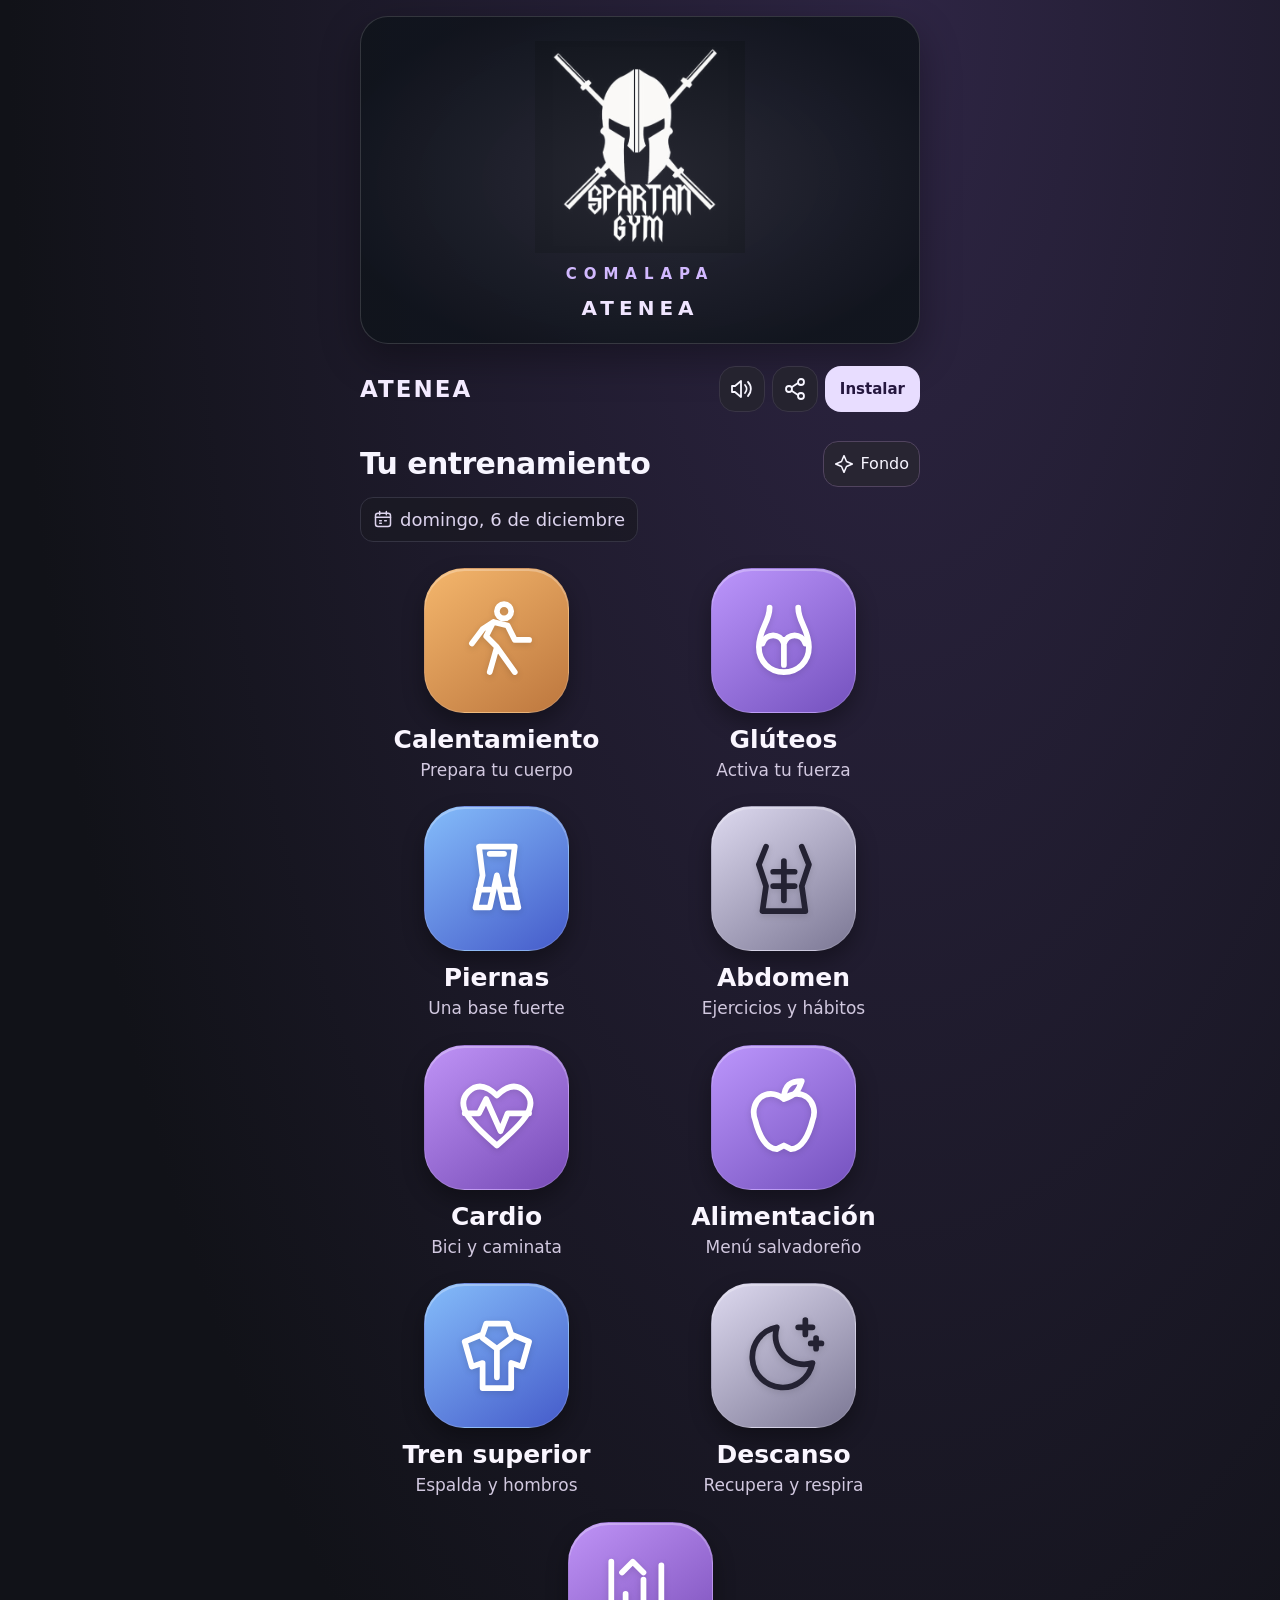
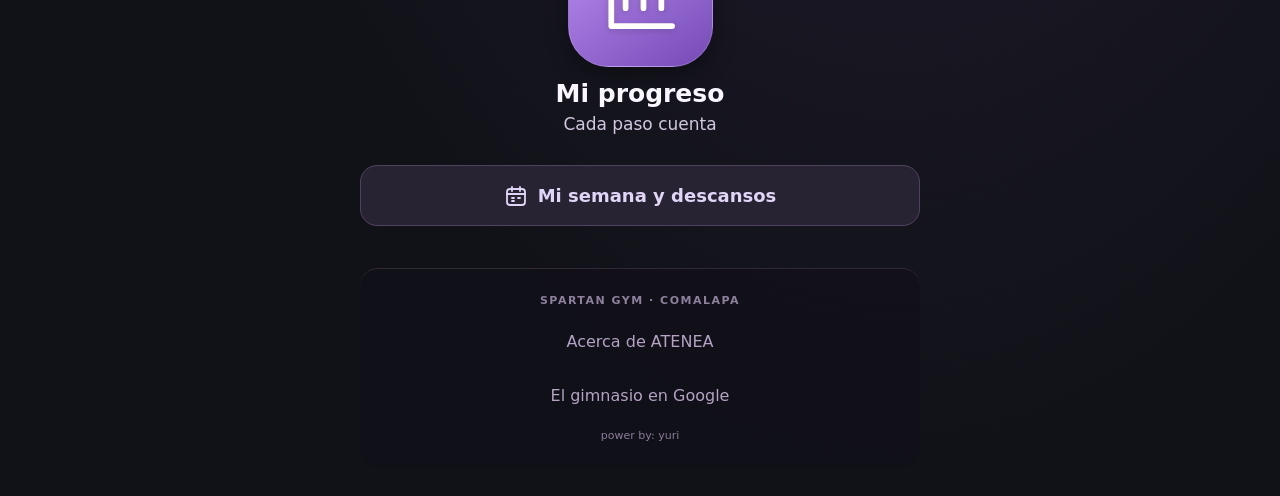
==== atenea/index.html @ 1994176c "ATENEA: menús salvadoreños, iconos grandes, nuevos ejercicios y fondo personal" ====
<!doctype html>
<html lang="es-SV">
<head>
<meta charset="utf-8"><meta name="viewport" content="width=device-width,initial-scale=1,viewport-fit=cover">
<meta name="theme-color" content="#111117"><meta name="description" content="ATENEA de SPARTAN GYM COMALAPA. Ejercicios ilustrados, hábitos y progreso a tu ritmo.">
<meta name="apple-mobile-web-app-capable" content="yes"><meta name="apple-mobile-web-app-status-bar-style" content="black-translucent">
<title>ATENEA · SPARTAN GYM COMALAPA</title>
<link rel="manifest" href="./manifest.webmanifest"><link rel="icon" href="./icon-192.png"><link rel="apple-touch-icon" href="./icon-192.png"><link rel="stylesheet" href="./style.css">
<script src="./data.js" defer></script><script src="./menus.js" defer></script><script src="./app.js" defer></script>
</head>
<body>
<div id="wallpaper-layer" aria-hidden="true"></div>
<div id="splash" aria-label="Cargando ATENEA"><div class="splash-inner"><img src="./assets/logo.jpg" alt="SPARTAN GYM" class="logo"><span class="comalapa">COMALAPA</span><span class="splash-name">ATENEA</span><p>Fuerza que nace de ti.</p><div class="load-track"><span></span></div><span class="loading-label">Cargando tu espacio…</span></div></div>
<div class="app-shell">
<section class="gym-banner" aria-label="SPARTAN GYM COMALAPA"><img src="./assets/logo.jpg" alt="SPARTAN GYM"><span class="comalapa">COMALAPA</span><span class="atenea-label">ATENEA</span></section>
<header class="topbar"><a href="#home" class="brand-word">ATENEA</a><div class="top-actions"><button class="icon-button" id="sound" aria-label="Silenciar sonidos" title="Sonidos"></button><button class="icon-button" id="share" aria-label="Compartir ATENEA" title="Compartir"></button><button class="install-button" id="install">Instalar</button></div></header>
<main id="app" tabindex="-1"></main>
<footer><span class="footer-brand">SPARTAN GYM · COMALAPA</span><button class="text-button" data-action="about">Acerca de ATENEA</button><button class="text-button" data-action="gym">El gimnasio en Google</button><small>power by: yuri</small></footer>
</div>
<div id="timer" class="timer hidden" role="status" aria-label="Tiempo de descanso"><div><span>Descanso</span><strong id="timer-value">01:00</strong></div><button id="timer-toggle" class="icon-button" aria-label="Pausar descanso"></button><button id="timer-close" class="icon-button" aria-label="Cerrar descanso"></button></div>
<div id="toast" class="toast" role="status" aria-live="polite"></div>
<dialog id="modal"><div id="modal-content"></div><button class="secondary wide" id="close-modal">Cerrar</button></dialog>
<input id="wallpaper-file" type="file" accept="image/jpeg,image/png,image/webp,image/gif" hidden>
<input id="import-file" type="file" accept="application/json,.json" hidden>
<noscript><div class="noscript">Activa JavaScript en el navegador para ver los ejercicios y guardar tu progreso.</div></noscript>
<script>setTimeout(function(){var s=document.getElementById('splash');if(s)s.remove()},2600)</script>
</body></html>
---- atenea/style.css ----
:root{color-scheme:dark;--bg:#111117;--panel:#1b1b24;--panel2:#242430;--text:#f7f5ff;--muted:#b3b1c3;--purple:#b69bff;--line:#343342;--radius:26px;font-family:Inter,ui-sans-serif,system-ui,-apple-system,BlinkMacSystemFont,'Segoe UI',sans-serif;font-size:17px}*{box-sizing:border-box}body{margin:0;background:radial-gradient(ellipse at 85% 0,#302348 0,transparent 35%),var(--bg);color:var(--text);line-height:1.5;-webkit-tap-highlight-color:transparent}button,input,select{font:inherit}button,a,input,select,summary{touch-action:manipulation}button{position:relative;cursor:pointer;border:0;color:inherit;transition:transform .15s,background .2s,box-shadow .2s;overflow:hidden}button:active{transform:scale(.96)}button:disabled{opacity:.32;cursor:default}button:focus-visible,a:focus-visible,input:focus-visible,summary:focus-visible{outline:3px solid var(--purple);outline-offset:4px}button svg,a svg{flex-shrink:0}svg{display:block;width:24px;height:24px}a{color:#d0baff}h1,h2,h3,p{margin:0}h1{font-size:clamp(34px,8vw,47px);line-height:1.08;letter-spacing:-1.5px}h2{font-size:28px;line-height:1.2;letter-spacing:-.6px}h3{font-size:22px;line-height:1.25}p{color:var(--muted)}[hidden],.hidden{display:none!important}.app-shell{max-width:620px;margin:auto;padding:0 20px calc(28px + env(safe-area-inset-bottom))}.topbar{display:flex;align-items:center;justify-content:space-between;gap:8px;padding:22px 0 18px;min-height:112px}.brand{width:90px;text-decoration:none;display:flex;align-items:center;flex-direction:column;gap:4px}.brand img{width:70px;height:70px;object-fit:contain;filter:invert(1);mix-blend-mode:screen}.brand span{color:#e4dff4;letter-spacing:2.7px;font-weight:650;font-size:10px}.top-actions{display:flex;gap:8px;align-items:center}.icon-button{background:#25232f;border:1px solid #393545;border-radius:16px;width:46px;height:46px;display:grid;place-items:center}.install-button{background:#e8ddff;color:#25173f;font-size:15px;font-weight:750;border-radius:16px;padding:12px 15px;min-height:46px}.hero{position:relative;padding:20px 2px 28px}.eyebrow{display:block;text-transform:uppercase;letter-spacing:3px;font-weight:750;font-size:12px;color:var(--purple);margin-bottom:10px}.hero h1 em{font-style:normal;color:#c6afff}.hero p{margin-top:13px;font-size:17px;max-width:34ch}.hero-mark{position:absolute;right:5px;top:25px;width:70px;height:70px;opacity:.32;pointer-events:none}.hero-mark svg{width:100%;height:100%;stroke:#c5a5ff;stroke-width:1}.date-chip{display:flex;align-items:center;gap:7px;padding:8px 12px;border:1px solid var(--line);border-radius:14px;background:#1b1924;font-size:14px;color:#ddd4ee;width:max-content;max-width:100%;margin-top:20px}.date-chip svg{width:18px;height:18px}.today-card{padding:20px;border:1px solid #4a3b64;border-radius:24px;background:linear-gradient(125deg,#332749,#201e2d);margin-bottom:28px}.today-top{display:flex;align-items:center;justify-content:space-between;gap:14px;margin-bottom:10px}.today-top span{font-size:12px;font-weight:750;letter-spacing:1.4px;color:#d8c5ff;text-transform:uppercase}.today-top button{background:none;color:#d4c2ff;text-decoration:underline;font-size:14px;padding:5px 0}.today-card h2{font-size:23px;margin-bottom:8px}.today-card p{font-size:15px}.today-links{display:flex;gap:8px;flex-wrap:wrap;margin-top:14px}.mini-pill{display:flex;gap:6px;align-items:center;padding:9px 12px;border-radius:12px;background:#51406a;font-size:15px;font-weight:600}.mini-pill svg{width:18px;height:18px}.section-heading{display:flex;align-items:center;justify-content:space-between;gap:10px;margin-bottom:16px}.section-heading h2{font-size:23px}.section-heading span{color:var(--muted);font-size:14px}.menu-grid{display:grid;grid-template-columns:1fr 1fr;gap:14px}.category{border:1px solid #393443;background:linear-gradient(145deg,#292531,#1c1b23);border-radius:28px;min-height:178px;padding:20px 10px 18px;display:flex;align-items:center;flex-direction:column;text-align:center;box-shadow:0 10px 25px #0002}.category:hover{border-color:#9480bf;box-shadow:0 0 25px #ad87ed16}.tile-icon{width:78px;height:78px;border-radius:24px;display:grid;place-items:center;margin-bottom:14px;border:1px solid #ffffff27;background:linear-gradient(145deg,#bc96fc,#7451be);box-shadow:inset 0 1px 0 #ffffff45,0 9px 18px #0003;color:#fff}.tile-icon svg{height:46px;width:46px;stroke-width:1.55;filter:drop-shadow(0 2px 3px #0002)}.category.blue .tile-icon{background:linear-gradient(145deg,#9baefc,#536aaf)}.category.silver .tile-icon{background:linear-gradient(145deg,#d2cee3,#77728d);color:#242233}.category.purple .tile-icon{background:linear-gradient(145deg,#a087db,#594882)}.category strong{font-size:20px;line-height:1.18;margin-bottom:6px}.category small{font-size:13px;color:#bab4c7;line-height:1.25}.home-note{display:flex;gap:12px;padding:20px 5px;margin-top:10px;font-size:14px;color:var(--muted)}.home-note svg{color:#bca5e9;min-width:22px}.page-head{margin:12px 0 20px}.page-head h1{font-size:32px;letter-spacing:-.8px}.page-head p{margin-top:9px}.back-home{display:flex;gap:9px;align-items:center;background:none;color:#cbb7f0;padding:8px 0;margin:0 0 15px}.back-home svg{width:20px}.exercise-top{display:flex;align-items:center;justify-content:space-between;margin-bottom:12px;gap:12px}.exercise-top span{font-size:14px;color:#c9bddb}.progress-line{height:4px;background:#393242;border-radius:10px;overflow:hidden;margin-bottom:20px}.progress-line i{display:block;height:100%;background:var(--purple);transition:width .3s}.exercise-title{margin-bottom:18px;font-size:28px}.media{border-radius:24px;overflow:hidden;border:1px solid #443c50;position:relative;background:#18171f;aspect-ratio:3/2}.media img{display:block;width:100%;height:100%;object-fit:contain}.muscle-overlay{position:absolute;inset:0;width:100%;height:100%;pointer-events:none}.media-controls{position:absolute;bottom:10px;left:10px;right:10px;display:flex;gap:7px;align-items:center;justify-content:space-between}.media-controls button{backdrop-filter:blur(10px);background:#101018e8;border:1px solid #ffffff45;border-radius:12px;padding:9px 11px;min-height:44px;display:flex;align-items:center;gap:7px;font-size:13px;color:#fff}.media-controls svg{width:17px;height:17px}.green-dot{height:9px;width:9px;background:#65f59a;border-radius:50%;display:inline-block}.gif-label{font-size:12px;color:#aaa3b9;line-height:1.4;margin:9px 4px 13px}.exercise-nav{display:grid;grid-template-columns:1fr .95fr 1fr;gap:9px;margin:12px 0 22px}.exercise-nav button{display:flex;flex-direction:column;gap:5px;align-items:center;justify-content:center;border:1px solid #51415f;background:linear-gradient(145deg,#3a2d4e,#292332);border-radius:19px;min-height:77px;font-size:14px;font-weight:650}.exercise-nav button svg{width:27px;height:27px}.exercise-nav .nav-home{background:#d4c1fa;color:#271b3e;border-color:#dac7ff}.muscle-name{display:flex;gap:8px;align-items:center;color:#d3cadf;font-size:15px;margin-bottom:15px}.metrics{display:grid;grid-template-columns:1fr 1.2fr 1fr;gap:8px;margin-bottom:18px}.metric{background:#23212c;border:1px solid #3b3446;border-radius:18px;padding:15px 6px;text-align:center}.metric strong{display:block;font-size:26px;letter-spacing:-.5px;color:#e0ccff}.metric span{display:block;color:#bdb5ca;font-size:13px}.metric small{display:block;font-size:11px;line-height:1.25;color:#a9a1b7;margin-top:2px}.primary,.secondary,.done-button{display:flex;align-items:center;justify-content:center;gap:10px;border-radius:17px;padding:16px 18px;min-height:56px;font-weight:700}.primary{background:linear-gradient(120deg,#c4a6ff,#a38adf);color:#21152f}.secondary{background:#282332;color:#e1d5f7;border:1px solid #514260}.done-button{background:#c7adf6;color:#261a3c;width:100%;font-size:19px}.done-button.complete{background:#332840;color:#e8d8ff;box-shadow:inset 0 0 0 2px #c5a0fb}.wide{width:100%}.button-row{display:flex;gap:10px;margin:12px 0}.button-row>*{flex:1}.rest-button{font-size:15px;margin:12px 0 24px;width:100%}.howto{border:1px solid var(--line);border-radius:22px;padding:20px;margin:20px 0;background:#1b1922}.howto h3{margin-bottom:18px}.steps{padding:0;margin:0;list-style:none;counter-reset:step}.steps li{counter-increment:step;position:relative;padding-left:44px;margin:0 0 20px;color:#d1c9dd;font-size:17px;line-height:1.6}.steps li:last-child{margin-bottom:0}.steps li:before{content:counter(step);position:absolute;left:0;top:1px;display:grid;place-items:center;border-radius:11px;background:#3a2b50;color:#e1c9ff;width:31px;height:31px;font-size:14px;font-weight:750}.tip{font-size:14px;color:#b9b0c5;padding:0 5px 16px}.guide-card{background:#1e1c27;border:1px solid #3b3348;border-radius:25px;overflow:hidden;margin:18px 0}.guide-card img{width:100%;height:240px;object-fit:cover;display:block}.guide-card .guide-body{padding:22px}.guide-body h3{margin:5px 0 12px}.guide-body p{margin-bottom:12px;font-size:17px}.guide-body .step-label{color:#c2a6f2;font-size:12px;letter-spacing:2px;font-weight:750}.guide-body ul{padding-left:20px;color:#c8bfd4;margin-bottom:0}.guide-body li{margin-top:9px}.guide-intro{padding:20px;background:linear-gradient(130deg,#38264e,#242130);border:1px solid #524064;border-radius:22px;margin:18px 0}.guide-intro p{color:#ded3ec}.small-note{font-size:13px!important;color:#a99eb7!important}.habit-row{display:flex;gap:13px;align-items:center;width:100%;padding:16px;background:#292330;text-align:left;border:1px solid #433649;border-radius:17px;margin:10px 0}.habit-row.checked{border-color:#bf9ce8;background:#3d2e4e}.habit-row .check-box{width:28px;height:28px;min-width:28px;border:2px solid #b49bc9;border-radius:9px;display:grid;place-items:center}.habit-row svg{width:20px;height:20px}.habit-row strong{font-size:16px;display:block}.habit-row small{font-size:13px;color:#bfb3cb;display:block}.guide-tabs{display:flex;gap:8px;margin:16px 0}.guide-tabs button{flex:1;border:1px solid #51415f;border-radius:15px;background:#282131;padding:13px 8px;font-size:15px;font-weight:650}.guide-tabs button.active{background:#c6a8f0;color:#241730}.form-grid{display:grid;grid-template-columns:1fr 1fr;gap:14px;margin:18px 0}.field{display:flex;flex-direction:column;gap:7px;font-size:15px;color:#cdbfdb}.field input,.field select,input[type=date]{border:1px solid #574364;background:#17131e;color:#fff;border-radius:13px;padding:12px;min-width:0;width:100%;min-height:48px}.span2{grid-column:1/-1}.calculator-result{padding:20px;border:1px solid #a17cc9;border-radius:18px;margin-top:18px;background:#342441}.calculator-result strong{display:block;color:#e2c3ff;font-size:30px}.details{border:1px solid #44334f;border-radius:20px;padding:20px;margin:18px 0;background:#221b2b}.details summary{cursor:pointer;font-size:18px;font-weight:650}.details p{margin-top:16px}.week-list{display:grid;gap:9px;margin:18px 0}.week-row{display:flex;gap:15px;padding:15px;border:1px solid #3f344b;border-radius:16px;background:#211b2b;align-items:center}.week-row b{width:38px;font-size:13px;color:#cdb6ec}.week-row strong{font-size:16px;display:block}.week-row small{font-size:13px;color:#b7a8c3}.week-row.selected{border-color:#bd9bdf;background:#362543}.stats{display:grid;grid-template-columns:repeat(3,1fr);gap:9px;margin:20px 0}.stats div{background:#2b2135;padding:20px 4px;text-align:center;border-radius:18px;border:1px solid #473453}.stats strong{display:block;font-size:32px;color:#d8b8ff}.stats span{font-size:12px;color:#c3b2cf}.history-row{padding:16px 0;border-bottom:1px solid #3c3045}.history-row button{padding:0;background:none;text-align:left;width:100%}.history-row strong{display:block;font-size:17px}.history-row span{font-size:14px;color:#baabc9}.empty-state{text-align:center;padding:30px 14px;background:#211a2a;border-radius:22px}.empty-state svg{margin:0 auto 15px;height:42px;width:42px;color:#c2a3e4}.status-line{font-size:13px;color:#b9adc6;margin:18px 0}.footer-brand{font-size:11px;letter-spacing:1.5px;font-weight:700;color:#8e819e}footer{display:flex;align-items:center;flex-direction:column;gap:10px;margin-top:42px;padding:25px 0;border-top:1px solid #302837}footer small{font-size:11px;color:#8c7e99}.text-button{background:none;color:#b4a3c3;padding:10px;font-size:13px}.timer{position:fixed;left:50%;bottom:calc(18px + env(safe-area-inset-bottom));transform:translateX(-50%);width:min(90%,410px);border:1px solid #aa84d6;border-radius:22px;padding:14px 18px;display:flex;align-items:center;gap:12px;background:#30223cf5;box-shadow:0 15px 50px #0008;backdrop-filter:blur(20px);z-index:20}.timer>div{flex:1;display:flex;gap:15px;align-items:center}.timer span{font-size:14px;color:#d9c9e7}.timer strong{font-size:26px;font-variant-numeric:tabular-nums}.toast{position:fixed;bottom:120px;left:50%;transform:translate(-50%,20px);width:max-content;max-width:90vw;padding:14px 20px;background:#e7d8f8;color:#251331;font-size:15px;border-radius:16px;opacity:0;pointer-events:none;transition:opacity .2s,transform .2s;z-index:60;box-shadow:0 8px 35px #0006}.toast.visible{opacity:1;transform:translate(-50%,0)}dialog{color:#f6efff;background:#251c30;border:1px solid #6a4d81;border-radius:28px;max-width:440px;width:calc(100% - 32px);padding:28px;max-height:85dvh;overflow-y:auto}dialog::backdrop{background:#07040cbb;backdrop-filter:blur(6px)}dialog h2{font-size:26px;margin-bottom:14px}dialog p{margin:12px 0}dialog .secondary{margin-top:18px}.install-logo{width:90px;height:90px;object-fit:contain;display:block;margin:0 auto 20px;border-radius:20px}.install-hint{font-size:14px;color:#c6b4d7}#splash{position:fixed;inset:0;background:radial-gradient(circle at center,#322340,#0e0d13 65%);z-index:100;display:grid;place-items:center;pointer-events:none;animation:fadeout .4s 1.7s forwards}.splash-inner{display:flex;align-items:center;flex-direction:column;text-align:center}.logo{width:170px;height:170px;object-fit:contain;filter:invert(1);mix-blend-mode:screen}.comalapa{font-size:13px;letter-spacing:5px;margin:12px 0 28px}.splash-name{font-size:32px;font-weight:700;letter-spacing:10px;color:#d4b6ff}.splash-inner p{margin:10px 0 30px;font-size:15px;color:#bba8ce}.load-track{width:210px;height:4px;border-radius:5px;background:#4e3b5f;overflow:hidden}.load-track span{display:block;height:100%;background:#d4b1ff;animation:load 1.7s ease-out forwards}.loading-label{margin-top:14px;font-size:12px;letter-spacing:1px;color:#b9a3cc}.ripple{position:absolute;border-radius:50%;width:140px;height:140px;background:#ffffff2a;pointer-events:none;animation:ripple .5s ease-out forwards}.noscript{padding:24px;background:#3a234f;margin:20px;border-radius:20px}.source-list{padding-left:20px}.source-list li{margin:12px 0;font-size:14px}#app:focus{outline:none}@keyframes load{from{width:0}to{width:100%}}@keyframes fadeout{to{opacity:0;visibility:hidden}}@keyframes ripple{from{transform:translate(-50%,-50%) scale(0);opacity:1}to{transform:translate(-50%,-50%) scale(3);opacity:0}}@media(min-width:700px){.app-shell{padding-top:15px}.category{min-height:190px}.category strong{font-size:23px}.category small{font-size:15px}.tile-icon{width:86px;height:86px}.tile-icon svg{width:52px;height:52px}.hero h1{font-size:50px}.media{border-radius:28px}}@media(max-width:360px){.app-shell{padding-left:13px;padding-right:13px}.top-actions{gap:5px}.icon-button{width:42px;height:42px}.install-button{padding:10px;font-size:14px}.menu-grid{gap:10px}.category strong{font-size:18px}.category small{font-size:12px}.category{min-height:164px}.tile-icon{width:68px;height:68px}.metric strong{font-size:23px}}@media(prefers-reduced-motion:reduce){*,*:before,*:after{animation-duration:.01ms!important;transition:none!important;scroll-behavior:auto!important}#splash{display:none}.ripple{display:none}}
/* ATENEA 2 · big home icons, fewer words, personal backgrounds */
:root{font-size:19px}body{min-height:100dvh;background:#101218}body[data-wallpaper=violet]{background:radial-gradient(ellipse at 70% 0,#2e2544,#111218 70%)}body[data-wallpaper=gold]{background:radial-gradient(ellipse at 80% 0,#493922,#111318 70%)}body[data-wallpaper=blue]{background:radial-gradient(ellipse at 80% 0,#1d3c52,#111318 70%)}#wallpaper-layer{position:fixed;inset:0;background-size:cover;background-position:center;z-index:-1;pointer-events:none}body[data-wallpaper=photo]{background:#101218}body[data-wallpaper=photo] #wallpaper-layer{z-index:0}body[data-wallpaper=photo] #wallpaper-layer:after{content:'';position:absolute;inset:0;background:rgba(8,9,15,var(--wallpaper-darkness,.7))}.app-shell{position:relative;z-index:1;max-width:600px;padding-top:16px}.gym-banner{padding:24px 20px 20px;display:flex;flex-direction:column;align-items:center;border:1px solid #ffffff25;border-radius:28px;background:radial-gradient(ellipse at center,#2c2d39d9,#10141ce8 80%);box-shadow:0 15px 40px #0005;margin-bottom:15px}.gym-banner img{display:block;width:180px;max-width:65%;height:auto;filter:invert(1);mix-blend-mode:screen}.gym-banner .comalapa{color:#d2b9ff;margin:10px 0 7px;letter-spacing:7px;font-size:15px;font-weight:700}.atenea-label{font-size:20px;letter-spacing:5px;font-weight:700;color:#f0e5ff}.topbar{padding:5px 0 16px;min-height:72px}.brand-word{font-size:23px;letter-spacing:2px;font-weight:750;color:#f3eaff;text-decoration:none}.top-actions{gap:7px}.home-title{display:flex;align-items:center;gap:8px;justify-content:space-between;margin:10px 0 5px}.home-title h1{font-size:30px;letter-spacing:-.6px;line-height:1.2}.wallpaper-button{display:flex;align-items:center;gap:6px;background:#282532;border:1px solid #51445f;border-radius:15px;min-height:46px;padding:10px;font-size:16px;flex-shrink:0}.wallpaper-button svg{width:20px;height:20px}.date-chip{font-size:18px;background:#1b1924cc;margin:10px 0 18px;border-radius:13px}.date-chip svg{width:20px;height:20px}.menu-grid{gap:25px 14px;margin:26px 0 30px}.category{background:none!important;border:0;border-radius:0;box-shadow:none;min-height:0;padding:0 2px;overflow:visible}.category:hover{border:0;box-shadow:none}.tile-icon{width:clamp(112px,31vw,145px);height:auto;aspect-ratio:1;border-radius:28%;margin-bottom:12px;box-shadow:inset 0 2px 0 #ffffff45,0 10px 22px #0005;transition:transform .2s;flex-shrink:0}.tile-icon svg{width:60%;height:60%;stroke-width:1.6}.category:active .tile-icon{transform:scale(.94)}.category strong{font-size:23px;line-height:1.17;color:#faf6ff;margin-bottom:6px}.category small{font-size:16px;line-height:1.25;color:#d1c8df}.category.gold .tile-icon{background:linear-gradient(145deg,#f4b66c,#bd773e)}.category.blue .tile-icon{background:linear-gradient(145deg,#84bcfa,#455bca)}.category.purple .tile-icon{background:linear-gradient(145deg,#bf93f6,#764ab6)}.category.silver .tile-icon{background:linear-gradient(145deg,#ddd9ef,#7b7794)}.menu-grid .category:last-child:nth-child(odd){grid-column:1/-1;width:50%;justify-self:center}.week-home{font-size:18px}body:not(.at-home) .gym-banner{display:none}.exercise-title{font-size:30px}.exercise-top span,.exercise-top button{font-size:17px}.exercise-top button{padding:7px 0;text-align:left}.metric strong{font-size:30px}.metric span{font-size:16px}.metric small{font-size:13px}.steps li,.guide-body p,.howto p{font-size:19px}.exercise-nav button{min-height:82px;font-size:16px}.exercise-nav button svg{width:32px;height:32px}.pending-demo{border:1px solid #7b5c3a;background:linear-gradient(135deg,#352d2b,#221f2d);padding:30px 22px;border-radius:24px;text-align:center}.pending-demo>svg{margin:0 auto 17px;width:46px;height:46px;color:#e9c793}.pending-demo h2{font-size:25px;margin-bottom:15px}.pending-demo p{font-size:18px}.pending-demo span{display:block;color:#d6c3ad;font-size:15px;margin-top:18px}.media-note{font-size:16px;background:#292331;border-left:3px solid #c7a5ed;border-radius:0 12px 12px 0;padding:13px;margin:0 0 20px}.exercise-list{display:grid;gap:10px;margin:18px 0}.exercise-list button{font-size:18px;text-align:left;justify-content:space-between}.exercise-list small{display:block;color:#b6a8c9;font-size:15px;font-weight:400;margin-top:6px}.wallpaper-options{display:grid;grid-template-columns:1fr 1fr;gap:12px;margin:22px 0}.wallpaper-options button{height:86px;border:1px solid #ffffff50;border-radius:18px;font-size:18px;font-weight:700;display:flex;align-items:center;justify-content:center;gap:8px}.wallpaper-violet{background:linear-gradient(135deg,#765c9b,#201a2c)}.wallpaper-gold{background:linear-gradient(135deg,#9c753d,#272015)}.wallpaper-blue{background:linear-gradient(135deg,#397aa5,#152533)}.wallpaper-photo{background:#2b2934}.wallpaper-shade{margin:20px 0}.wallpaper-shade input{width:100%;accent-color:#b89bdc;min-height:44px}.food-heading h1{font-size:35px}.food-heading p{font-size:19px}.food-tabs{display:grid;grid-template-columns:1fr 1fr;gap:10px;margin:25px 0}.food-tabs button{background:#25212f;border:1px solid #574268;border-radius:17px;display:flex;align-items:center;justify-content:center;gap:8px;padding:16px 10px;min-height:60px;font-weight:700;font-size:17px}.food-tabs button[aria-pressed=true]{background:#d1b5fa;color:#24162f;border-color:#ddc5ff}.food-tabs svg{width:22px;height:22px}.day-picker{display:flex;gap:6px;justify-content:space-between;margin:24px 0 20px;scroll-margin-top:15px}.day-picker button{flex:1;min-height:49px;min-width:0;padding:8px 3px;background:#282031;color:#cfbfdc;border:1px solid #564060;border-radius:13px;font-size:16px;font-weight:650}.day-picker button[aria-pressed=true]{background:#d1b5fa;color:#261635}.food-day-title{margin-bottom:22px}.food-day-title h2{font-size:31px}.food-day-title span{font-size:17px;color:#baacc8}.meal-card .guide-body h2{font-size:27px;margin:8px 0 14px}.meal-card img{height:auto;aspect-ratio:4/3;object-fit:cover}.meal-card .step-label{font-size:14px;letter-spacing:2px}.food-details{border-top:1px solid #4f3d5c;padding-top:16px;margin-top:18px}.food-details summary{font-size:19px;font-weight:650;color:#dac4ef;cursor:pointer;min-height:40px}.food-details ul{font-size:18px;line-height:1.7;padding-left:23px;margin-bottom:25px}.food-details .steps{margin-top:22px}.portion-note{background:#2a2234;border-radius:15px;padding:15px;margin-top:20px;color:#cdbeda!important;font-size:17px!important}.shopping-group{margin:28px 0}.shopping-group h2{font-size:25px;margin-bottom:17px}.shopping-group .habit-row strong{font-size:19px}.shopping-group .habit-row small{font-size:16px;line-height:1.5;margin-top:4px}.food-disclaimer{margin:25px 0;font-size:14px!important}.section-intro{font-size:19px;margin:18px 0}.guide-intro h3{margin-bottom:12px}.food-tabs{scroll-margin-top:16px}body[data-wallpaper=photo] .category strong,body[data-wallpaper=photo] .category small{text-shadow:0 2px 9px #000}.app-shell footer{background:#12101999;padding:24px 8px;border-radius:18px}.text-button{font-size:16px}.small-note{line-height:1.6}.details summary{font-size:20px}.howto h3{font-size:24px}@media(max-width:360px){.home-title h1{font-size:27px}.category strong{font-size:21px}.category small{font-size:15px}.top-actions .icon-button{width:41px}.brand-word{font-size:20px}.tile-icon{width:112px}.food-tabs button{font-size:16px}.date-chip{font-size:16px}}@media(min-width:700px){.category strong{font-size:25px}.category small{font-size:17px}.tile-icon{width:145px}.gym-banner img{width:210px}}
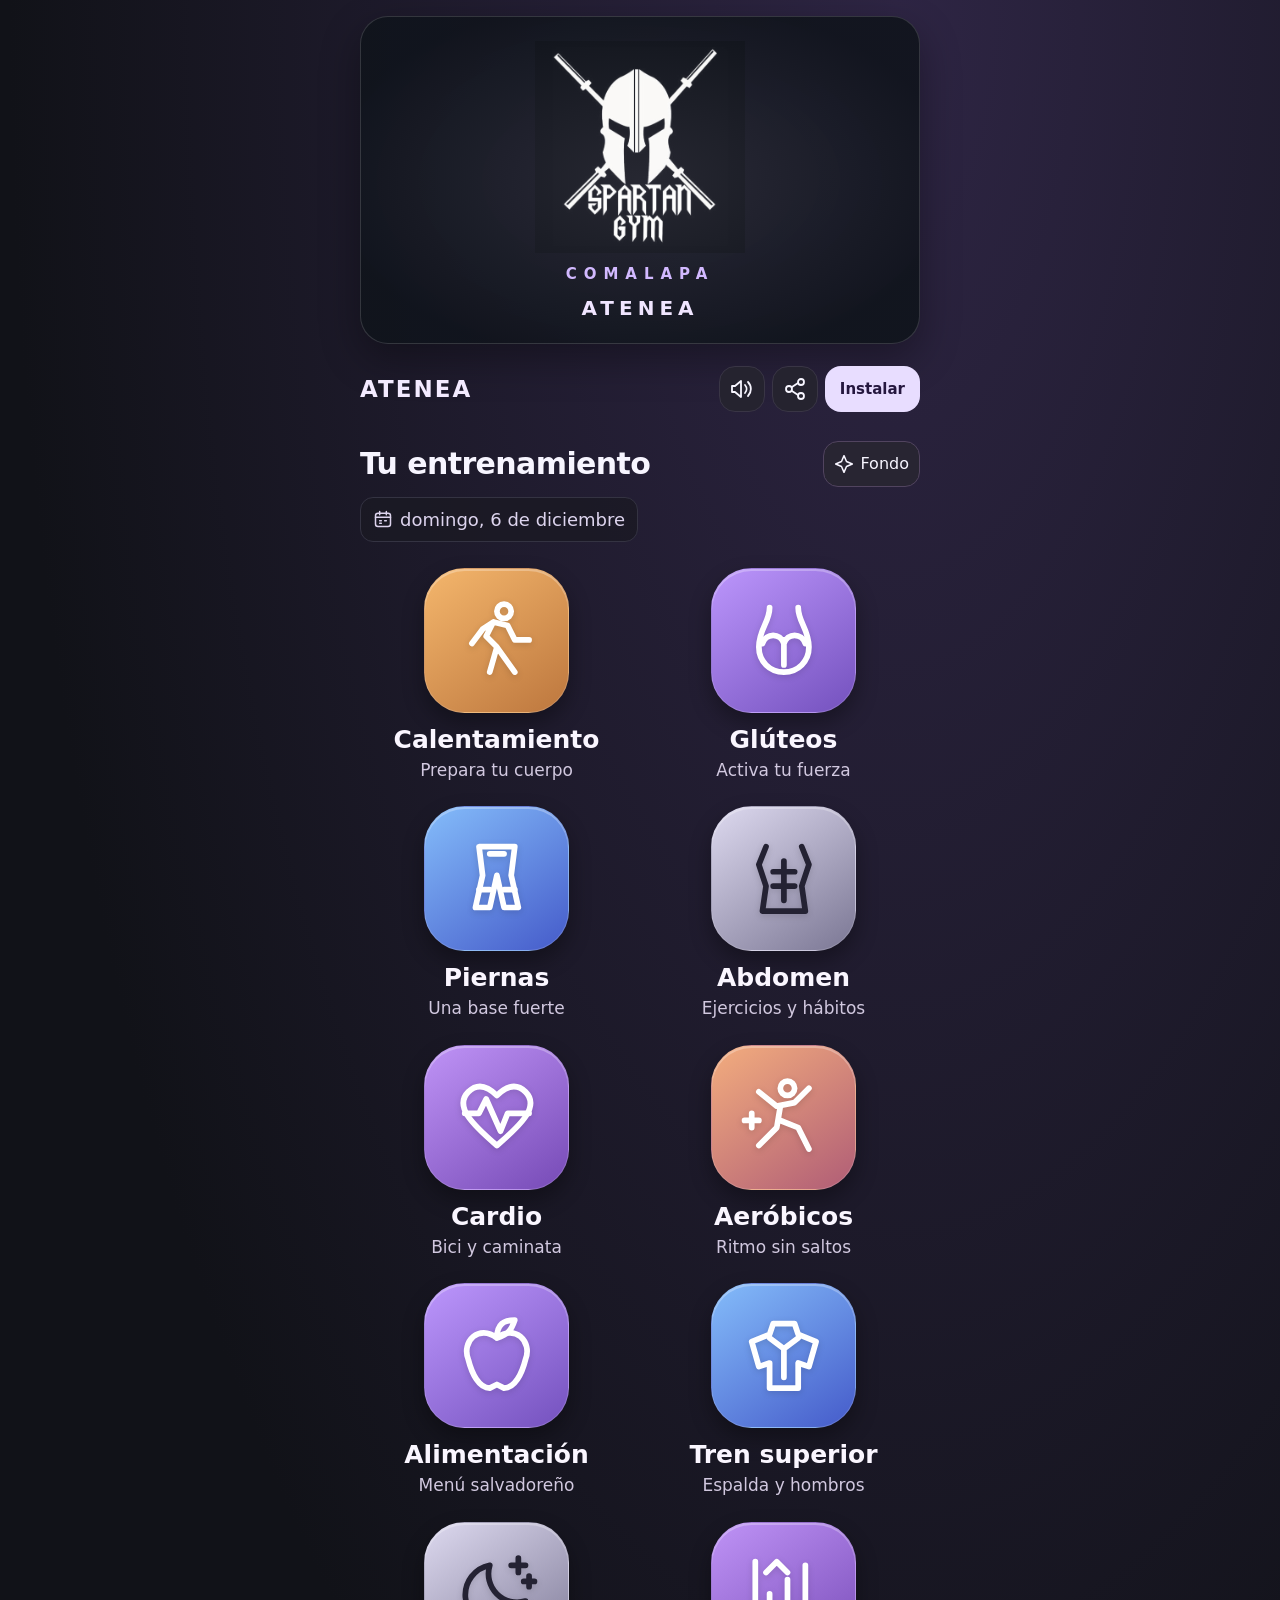
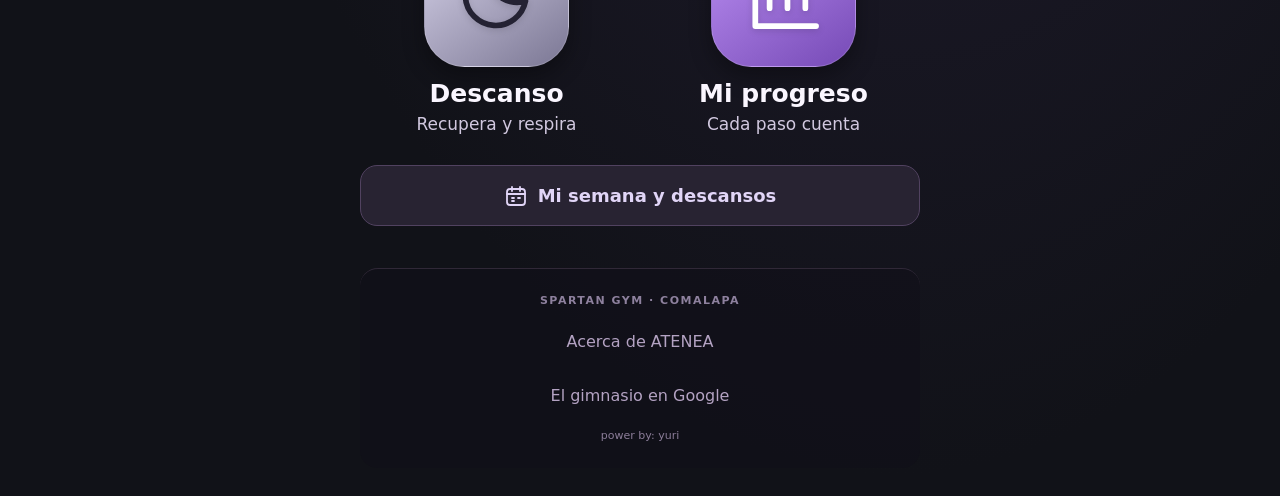
==== commit 68f766fb: "ATENEA 3: demostraciones corregidas, variantes y aeróbicos" ====
--- a/atenea/index.html
+++ b/atenea/index.html
@@ -5,8 +5,8 @@
 <meta name="theme-color" content="#111117"><meta name="description" content="ATENEA de SPARTAN GYM COMALAPA. Ejercicios ilustrados, hábitos y progreso a tu ritmo.">
 <meta name="apple-mobile-web-app-capable" content="yes"><meta name="apple-mobile-web-app-status-bar-style" content="black-translucent">
 <title>ATENEA · SPARTAN GYM COMALAPA</title>
-<link rel="manifest" href="./manifest.webmanifest"><link rel="icon" href="./icon-192.png"><link rel="apple-touch-icon" href="./icon-192.png"><link rel="stylesheet" href="./style.css">
-<script src="./data.js" defer></script><script src="./menus.js" defer></script><script src="./app.js" defer></script>
+<link rel="manifest" href="./manifest.webmanifest"><link rel="icon" href="./icon-192.png"><link rel="apple-touch-icon" href="./icon-192.png"><link rel="stylesheet" href="./style.css?v=3">
+<script src="./data.js?v=3" defer></script><script src="./menus.js?v=3" defer></script><script src="./app.js?v=3" defer></script>
 </head>
 <body>
 <div id="wallpaper-layer" aria-hidden="true"></div>
--- a/atenea/style.css
+++ b/atenea/style.css
@@ -1,3 +1,15 @@
 :root{color-scheme:dark;--bg:#111117;--panel:#1b1b24;--panel2:#242430;--text:#f7f5ff;--muted:#b3b1c3;--purple:#b69bff;--line:#343342;--radius:26px;font-family:Inter,ui-sans-serif,system-ui,-apple-system,BlinkMacSystemFont,'Segoe UI',sans-serif;font-size:17px}*{box-sizing:border-box}body{margin:0;background:radial-gradient(ellipse at 85% 0,#302348 0,transparent 35%),var(--bg);color:var(--text);line-height:1.5;-webkit-tap-highlight-color:transparent}button,input,select{font:inherit}button,a,input,select,summary{touch-action:manipulation}button{position:relative;cursor:pointer;border:0;color:inherit;transition:transform .15s,background .2s,box-shadow .2s;overflow:hidden}button:active{transform:scale(.96)}button:disabled{opacity:.32;cursor:default}button:focus-visible,a:focus-visible,input:focus-visible,summary:focus-visible{outline:3px solid var(--purple);outline-offset:4px}button svg,a svg{flex-shrink:0}svg{display:block;width:24px;height:24px}a{color:#d0baff}h1,h2,h3,p{margin:0}h1{font-size:clamp(34px,8vw,47px);line-height:1.08;letter-spacing:-1.5px}h2{font-size:28px;line-height:1.2;letter-spacing:-.6px}h3{font-size:22px;line-height:1.25}p{color:var(--muted)}[hidden],.hidden{display:none!important}.app-shell{max-width:620px;margin:auto;padding:0 20px calc(28px + env(safe-area-inset-bottom))}.topbar{display:flex;align-items:center;justify-content:space-between;gap:8px;padding:22px 0 18px;min-height:112px}.brand{width:90px;text-decoration:none;display:flex;align-items:center;flex-direction:column;gap:4px}.brand img{width:70px;height:70px;object-fit:contain;filter:invert(1);mix-blend-mode:screen}.brand span{color:#e4dff4;letter-spacing:2.7px;font-weight:650;font-size:10px}.top-actions{display:flex;gap:8px;align-items:center}.icon-button{background:#25232f;border:1px solid #393545;border-radius:16px;width:46px;height:46px;display:grid;place-items:center}.install-button{background:#e8ddff;color:#25173f;font-size:15px;font-weight:750;border-radius:16px;padding:12px 15px;min-height:46px}.hero{position:relative;padding:20px 2px 28px}.eyebrow{display:block;text-transform:uppercase;letter-spacing:3px;font-weight:750;font-size:12px;color:var(--purple);margin-bottom:10px}.hero h1 em{font-style:normal;color:#c6afff}.hero p{margin-top:13px;font-size:17px;max-width:34ch}.hero-mark{position:absolute;right:5px;top:25px;width:70px;height:70px;opacity:.32;pointer-events:none}.hero-mark svg{width:100%;height:100%;stroke:#c5a5ff;stroke-width:1}.date-chip{display:flex;align-items:center;gap:7px;padding:8px 12px;border:1px solid var(--line);border-radius:14px;background:#1b1924;font-size:14px;color:#ddd4ee;width:max-content;max-width:100%;margin-top:20px}.date-chip svg{width:18px;height:18px}.today-card{padding:20px;border:1px solid #4a3b64;border-radius:24px;background:linear-gradient(125deg,#332749,#201e2d);margin-bottom:28px}.today-top{display:flex;align-items:center;justify-content:space-between;gap:14px;margin-bottom:10px}.today-top span{font-size:12px;font-weight:750;letter-spacing:1.4px;color:#d8c5ff;text-transform:uppercase}.today-top button{background:none;color:#d4c2ff;text-decoration:underline;font-size:14px;padding:5px 0}.today-card h2{font-size:23px;margin-bottom:8px}.today-card p{font-size:15px}.today-links{display:flex;gap:8px;flex-wrap:wrap;margin-top:14px}.mini-pill{display:flex;gap:6px;align-items:center;padding:9px 12px;border-radius:12px;background:#51406a;font-size:15px;font-weight:600}.mini-pill svg{width:18px;height:18px}.section-heading{display:flex;align-items:center;justify-content:space-between;gap:10px;margin-bottom:16px}.section-heading h2{font-size:23px}.section-heading span{color:var(--muted);font-size:14px}.menu-grid{display:grid;grid-template-columns:1fr 1fr;gap:14px}.category{border:1px solid #393443;background:linear-gradient(145deg,#292531,#1c1b23);border-radius:28px;min-height:178px;padding:20px 10px 18px;display:flex;align-items:center;flex-direction:column;text-align:center;box-shadow:0 10px 25px #0002}.category:hover{border-color:#9480bf;box-shadow:0 0 25px #ad87ed16}.tile-icon{width:78px;height:78px;border-radius:24px;display:grid;place-items:center;margin-bottom:14px;border:1px solid #ffffff27;background:linear-gradient(145deg,#bc96fc,#7451be);box-shadow:inset 0 1px 0 #ffffff45,0 9px 18px #0003;color:#fff}.tile-icon svg{height:46px;width:46px;stroke-width:1.55;filter:drop-shadow(0 2px 3px #0002)}.category.blue .tile-icon{background:linear-gradient(145deg,#9baefc,#536aaf)}.category.silver .tile-icon{background:linear-gradient(145deg,#d2cee3,#77728d);color:#242233}.category.purple .tile-icon{background:linear-gradient(145deg,#a087db,#594882)}.category strong{font-size:20px;line-height:1.18;margin-bottom:6px}.category small{font-size:13px;color:#bab4c7;line-height:1.25}.home-note{display:flex;gap:12px;padding:20px 5px;margin-top:10px;font-size:14px;color:var(--muted)}.home-note svg{color:#bca5e9;min-width:22px}.page-head{margin:12px 0 20px}.page-head h1{font-size:32px;letter-spacing:-.8px}.page-head p{margin-top:9px}.back-home{display:flex;gap:9px;align-items:center;background:none;color:#cbb7f0;padding:8px 0;margin:0 0 15px}.back-home svg{width:20px}.exercise-top{display:flex;align-items:center;justify-content:space-between;margin-bottom:12px;gap:12px}.exercise-top span{font-size:14px;color:#c9bddb}.progress-line{height:4px;background:#393242;border-radius:10px;overflow:hidden;margin-bottom:20px}.progress-line i{display:block;height:100%;background:var(--purple);transition:width .3s}.exercise-title{margin-bottom:18px;font-size:28px}.media{border-radius:24px;overflow:hidden;border:1px solid #443c50;position:relative;background:#18171f;aspect-ratio:3/2}.media img{display:block;width:100%;height:100%;object-fit:contain}.muscle-overlay{position:absolute;inset:0;width:100%;height:100%;pointer-events:none}.media-controls{position:absolute;bottom:10px;left:10px;right:10px;display:flex;gap:7px;align-items:center;justify-content:space-between}.media-controls button{backdrop-filter:blur(10px);background:#101018e8;border:1px solid #ffffff45;border-radius:12px;padding:9px 11px;min-height:44px;display:flex;align-items:center;gap:7px;font-size:13px;color:#fff}.media-controls svg{width:17px;height:17px}.green-dot{height:9px;width:9px;background:#65f59a;border-radius:50%;display:inline-block}.gif-label{font-size:12px;color:#aaa3b9;line-height:1.4;margin:9px 4px 13px}.exercise-nav{display:grid;grid-template-columns:1fr .95fr 1fr;gap:9px;margin:12px 0 22px}.exercise-nav button{display:flex;flex-direction:column;gap:5px;align-items:center;justify-content:center;border:1px solid #51415f;background:linear-gradient(145deg,#3a2d4e,#292332);border-radius:19px;min-height:77px;font-size:14px;font-weight:650}.exercise-nav button svg{width:27px;height:27px}.exercise-nav .nav-home{background:#d4c1fa;color:#271b3e;border-color:#dac7ff}.muscle-name{display:flex;gap:8px;align-items:center;color:#d3cadf;font-size:15px;margin-bottom:15px}.metrics{display:grid;grid-template-columns:1fr 1.2fr 1fr;gap:8px;margin-bottom:18px}.metric{background:#23212c;border:1px solid #3b3446;border-radius:18px;padding:15px 6px;text-align:center}.metric strong{display:block;font-size:26px;letter-spacing:-.5px;color:#e0ccff}.metric span{display:block;color:#bdb5ca;font-size:13px}.metric small{display:block;font-size:11px;line-height:1.25;color:#a9a1b7;margin-top:2px}.primary,.secondary,.done-button{display:flex;align-items:center;justify-content:center;gap:10px;border-radius:17px;padding:16px 18px;min-height:56px;font-weight:700}.primary{background:linear-gradient(120deg,#c4a6ff,#a38adf);color:#21152f}.secondary{background:#282332;color:#e1d5f7;border:1px solid #514260}.done-button{background:#c7adf6;color:#261a3c;width:100%;font-size:19px}.done-button.complete{background:#332840;color:#e8d8ff;box-shadow:inset 0 0 0 2px #c5a0fb}.wide{width:100%}.button-row{display:flex;gap:10px;margin:12px 0}.button-row>*{flex:1}.rest-button{font-size:15px;margin:12px 0 24px;width:100%}.howto{border:1px solid var(--line);border-radius:22px;padding:20px;margin:20px 0;background:#1b1922}.howto h3{margin-bottom:18px}.steps{padding:0;margin:0;list-style:none;counter-reset:step}.steps li{counter-increment:step;position:relative;padding-left:44px;margin:0 0 20px;color:#d1c9dd;font-size:17px;line-height:1.6}.steps li:last-child{margin-bottom:0}.steps li:before{content:counter(step);position:absolute;left:0;top:1px;display:grid;place-items:center;border-radius:11px;background:#3a2b50;color:#e1c9ff;width:31px;height:31px;font-size:14px;font-weight:750}.tip{font-size:14px;color:#b9b0c5;padding:0 5px 16px}.guide-card{background:#1e1c27;border:1px solid #3b3348;border-radius:25px;overflow:hidden;margin:18px 0}.guide-card img{width:100%;height:240px;object-fit:cover;display:block}.guide-card .guide-body{padding:22px}.guide-body h3{margin:5px 0 12px}.guide-body p{margin-bottom:12px;font-size:17px}.guide-body .step-label{color:#c2a6f2;font-size:12px;letter-spacing:2px;font-weight:750}.guide-body ul{padding-left:20px;color:#c8bfd4;margin-bottom:0}.guide-body li{margin-top:9px}.guide-intro{padding:20px;background:linear-gradient(130deg,#38264e,#242130);border:1px solid #524064;border-radius:22px;margin:18px 0}.guide-intro p{color:#ded3ec}.small-note{font-size:13px!important;color:#a99eb7!important}.habit-row{display:flex;gap:13px;align-items:center;width:100%;padding:16px;background:#292330;text-align:left;border:1px solid #433649;border-radius:17px;margin:10px 0}.habit-row.checked{border-color:#bf9ce8;background:#3d2e4e}.habit-row .check-box{width:28px;height:28px;min-width:28px;border:2px solid #b49bc9;border-radius:9px;display:grid;place-items:center}.habit-row svg{width:20px;height:20px}.habit-row strong{font-size:16px;display:block}.habit-row small{font-size:13px;color:#bfb3cb;display:block}.guide-tabs{display:flex;gap:8px;margin:16px 0}.guide-tabs button{flex:1;border:1px solid #51415f;border-radius:15px;background:#282131;padding:13px 8px;font-size:15px;font-weight:650}.guide-tabs button.active{background:#c6a8f0;color:#241730}.form-grid{display:grid;grid-template-columns:1fr 1fr;gap:14px;margin:18px 0}.field{display:flex;flex-direction:column;gap:7px;font-size:15px;color:#cdbfdb}.field input,.field select,input[type=date]{border:1px solid #574364;background:#17131e;color:#fff;border-radius:13px;padding:12px;min-width:0;width:100%;min-height:48px}.span2{grid-column:1/-1}.calculator-result{padding:20px;border:1px solid #a17cc9;border-radius:18px;margin-top:18px;background:#342441}.calculator-result strong{display:block;color:#e2c3ff;font-size:30px}.details{border:1px solid #44334f;border-radius:20px;padding:20px;margin:18px 0;background:#221b2b}.details summary{cursor:pointer;font-size:18px;font-weight:650}.details p{margin-top:16px}.week-list{display:grid;gap:9px;margin:18px 0}.week-row{display:flex;gap:15px;padding:15px;border:1px solid #3f344b;border-radius:16px;background:#211b2b;align-items:center}.week-row b{width:38px;font-size:13px;color:#cdb6ec}.week-row strong{font-size:16px;display:block}.week-row small{font-size:13px;color:#b7a8c3}.week-row.selected{border-color:#bd9bdf;background:#362543}.stats{display:grid;grid-template-columns:repeat(3,1fr);gap:9px;margin:20px 0}.stats div{background:#2b2135;padding:20px 4px;text-align:center;border-radius:18px;border:1px solid #473453}.stats strong{display:block;font-size:32px;color:#d8b8ff}.stats span{font-size:12px;color:#c3b2cf}.history-row{padding:16px 0;border-bottom:1px solid #3c3045}.history-row button{padding:0;background:none;text-align:left;width:100%}.history-row strong{display:block;font-size:17px}.history-row span{font-size:14px;color:#baabc9}.empty-state{text-align:center;padding:30px 14px;background:#211a2a;border-radius:22px}.empty-state svg{margin:0 auto 15px;height:42px;width:42px;color:#c2a3e4}.status-line{font-size:13px;color:#b9adc6;margin:18px 0}.footer-brand{font-size:11px;letter-spacing:1.5px;font-weight:700;color:#8e819e}footer{display:flex;align-items:center;flex-direction:column;gap:10px;margin-top:42px;padding:25px 0;border-top:1px solid #302837}footer small{font-size:11px;color:#8c7e99}.text-button{background:none;color:#b4a3c3;padding:10px;font-size:13px}.timer{position:fixed;left:50%;bottom:calc(18px + env(safe-area-inset-bottom));transform:translateX(-50%);width:min(90%,410px);border:1px solid #aa84d6;border-radius:22px;padding:14px 18px;display:flex;align-items:center;gap:12px;background:#30223cf5;box-shadow:0 15px 50px #0008;backdrop-filter:blur(20px);z-index:20}.timer>div{flex:1;display:flex;gap:15px;align-items:center}.timer span{font-size:14px;color:#d9c9e7}.timer strong{font-size:26px;font-variant-numeric:tabular-nums}.toast{position:fixed;bottom:120px;left:50%;transform:translate(-50%,20px);width:max-content;max-width:90vw;padding:14px 20px;background:#e7d8f8;color:#251331;font-size:15px;border-radius:16px;opacity:0;pointer-events:none;transition:opacity .2s,transform .2s;z-index:60;box-shadow:0 8px 35px #0006}.toast.visible{opacity:1;transform:translate(-50%,0)}dialog{color:#f6efff;background:#251c30;border:1px solid #6a4d81;border-radius:28px;max-width:440px;width:calc(100% - 32px);padding:28px;max-height:85dvh;overflow-y:auto}dialog::backdrop{background:#07040cbb;backdrop-filter:blur(6px)}dialog h2{font-size:26px;margin-bottom:14px}dialog p{margin:12px 0}dialog .secondary{margin-top:18px}.install-logo{width:90px;height:90px;object-fit:contain;display:block;margin:0 auto 20px;border-radius:20px}.install-hint{font-size:14px;color:#c6b4d7}#splash{position:fixed;inset:0;background:radial-gradient(circle at center,#322340,#0e0d13 65%);z-index:100;display:grid;place-items:center;pointer-events:none;animation:fadeout .4s 1.7s forwards}.splash-inner{display:flex;align-items:center;flex-direction:column;text-align:center}.logo{width:170px;height:170px;object-fit:contain;filter:invert(1);mix-blend-mode:screen}.comalapa{font-size:13px;letter-spacing:5px;margin:12px 0 28px}.splash-name{font-size:32px;font-weight:700;letter-spacing:10px;color:#d4b6ff}.splash-inner p{margin:10px 0 30px;font-size:15px;color:#bba8ce}.load-track{width:210px;height:4px;border-radius:5px;background:#4e3b5f;overflow:hidden}.load-track span{display:block;height:100%;background:#d4b1ff;animation:load 1.7s ease-out forwards}.loading-label{margin-top:14px;font-size:12px;letter-spacing:1px;color:#b9a3cc}.ripple{position:absolute;border-radius:50%;width:140px;height:140px;background:#ffffff2a;pointer-events:none;animation:ripple .5s ease-out forwards}.noscript{padding:24px;background:#3a234f;margin:20px;border-radius:20px}.source-list{padding-left:20px}.source-list li{margin:12px 0;font-size:14px}#app:focus{outline:none}@keyframes load{from{width:0}to{width:100%}}@keyframes fadeout{to{opacity:0;visibility:hidden}}@keyframes ripple{from{transform:translate(-50%,-50%) scale(0);opacity:1}to{transform:translate(-50%,-50%) scale(3);opacity:0}}@media(min-width:700px){.app-shell{padding-top:15px}.category{min-height:190px}.category strong{font-size:23px}.category small{font-size:15px}.tile-icon{width:86px;height:86px}.tile-icon svg{width:52px;height:52px}.hero h1{font-size:50px}.media{border-radius:28px}}@media(max-width:360px){.app-shell{padding-left:13px;padding-right:13px}.top-actions{gap:5px}.icon-button{width:42px;height:42px}.install-button{padding:10px;font-size:14px}.menu-grid{gap:10px}.category strong{font-size:18px}.category small{font-size:12px}.category{min-height:164px}.tile-icon{width:68px;height:68px}.metric strong{font-size:23px}}@media(prefers-reduced-motion:reduce){*,*:before,*:after{animation-duration:.01ms!important;transition:none!important;scroll-behavior:auto!important}#splash{display:none}.ripple{display:none}}
 /* ATENEA 2 · big home icons, fewer words, personal backgrounds */
 :root{font-size:19px}body{min-height:100dvh;background:#101218}body[data-wallpaper=violet]{background:radial-gradient(ellipse at 70% 0,#2e2544,#111218 70%)}body[data-wallpaper=gold]{background:radial-gradient(ellipse at 80% 0,#493922,#111318 70%)}body[data-wallpaper=blue]{background:radial-gradient(ellipse at 80% 0,#1d3c52,#111318 70%)}#wallpaper-layer{position:fixed;inset:0;background-size:cover;background-position:center;z-index:-1;pointer-events:none}body[data-wallpaper=photo]{background:#101218}body[data-wallpaper=photo] #wallpaper-layer{z-index:0}body[data-wallpaper=photo] #wallpaper-layer:after{content:'';position:absolute;inset:0;background:rgba(8,9,15,var(--wallpaper-darkness,.7))}.app-shell{position:relative;z-index:1;max-width:600px;padding-top:16px}.gym-banner{padding:24px 20px 20px;display:flex;flex-direction:column;align-items:center;border:1px solid #ffffff25;border-radius:28px;background:radial-gradient(ellipse at center,#2c2d39d9,#10141ce8 80%);box-shadow:0 15px 40px #0005;margin-bottom:15px}.gym-banner img{display:block;width:180px;max-width:65%;height:auto;filter:invert(1);mix-blend-mode:screen}.gym-banner .comalapa{color:#d2b9ff;margin:10px 0 7px;letter-spacing:7px;font-size:15px;font-weight:700}.atenea-label{font-size:20px;letter-spacing:5px;font-weight:700;color:#f0e5ff}.topbar{padding:5px 0 16px;min-height:72px}.brand-word{font-size:23px;letter-spacing:2px;font-weight:750;color:#f3eaff;text-decoration:none}.top-actions{gap:7px}.home-title{display:flex;align-items:center;gap:8px;justify-content:space-between;margin:10px 0 5px}.home-title h1{font-size:30px;letter-spacing:-.6px;line-height:1.2}.wallpaper-button{display:flex;align-items:center;gap:6px;background:#282532;border:1px solid #51445f;border-radius:15px;min-height:46px;padding:10px;font-size:16px;flex-shrink:0}.wallpaper-button svg{width:20px;height:20px}.date-chip{font-size:18px;background:#1b1924cc;margin:10px 0 18px;border-radius:13px}.date-chip svg{width:20px;height:20px}.menu-grid{gap:25px 14px;margin:26px 0 30px}.category{background:none!important;border:0;border-radius:0;box-shadow:none;min-height:0;padding:0 2px;overflow:visible}.category:hover{border:0;box-shadow:none}.tile-icon{width:clamp(112px,31vw,145px);height:auto;aspect-ratio:1;border-radius:28%;margin-bottom:12px;box-shadow:inset 0 2px 0 #ffffff45,0 10px 22px #0005;transition:transform .2s;flex-shrink:0}.tile-icon svg{width:60%;height:60%;stroke-width:1.6}.category:active .tile-icon{transform:scale(.94)}.category strong{font-size:23px;line-height:1.17;color:#faf6ff;margin-bottom:6px}.category small{font-size:16px;line-height:1.25;color:#d1c8df}.category.gold .tile-icon{background:linear-gradient(145deg,#f4b66c,#bd773e)}.category.blue .tile-icon{background:linear-gradient(145deg,#84bcfa,#455bca)}.category.purple .tile-icon{background:linear-gradient(145deg,#bf93f6,#764ab6)}.category.silver .tile-icon{background:linear-gradient(145deg,#ddd9ef,#7b7794)}.menu-grid .category:last-child:nth-child(odd){grid-column:1/-1;width:50%;justify-self:center}.week-home{font-size:18px}body:not(.at-home) .gym-banner{display:none}.exercise-title{font-size:30px}.exercise-top span,.exercise-top button{font-size:17px}.exercise-top button{padding:7px 0;text-align:left}.metric strong{font-size:30px}.metric span{font-size:16px}.metric small{font-size:13px}.steps li,.guide-body p,.howto p{font-size:19px}.exercise-nav button{min-height:82px;font-size:16px}.exercise-nav button svg{width:32px;height:32px}.pending-demo{border:1px solid #7b5c3a;background:linear-gradient(135deg,#352d2b,#221f2d);padding:30px 22px;border-radius:24px;text-align:center}.pending-demo>svg{margin:0 auto 17px;width:46px;height:46px;color:#e9c793}.pending-demo h2{font-size:25px;margin-bottom:15px}.pending-demo p{font-size:18px}.pending-demo span{display:block;color:#d6c3ad;font-size:15px;margin-top:18px}.media-note{font-size:16px;background:#292331;border-left:3px solid #c7a5ed;border-radius:0 12px 12px 0;padding:13px;margin:0 0 20px}.exercise-list{display:grid;gap:10px;margin:18px 0}.exercise-list button{font-size:18px;text-align:left;justify-content:space-between}.exercise-list small{display:block;color:#b6a8c9;font-size:15px;font-weight:400;margin-top:6px}.wallpaper-options{display:grid;grid-template-columns:1fr 1fr;gap:12px;margin:22px 0}.wallpaper-options button{height:86px;border:1px solid #ffffff50;border-radius:18px;font-size:18px;font-weight:700;display:flex;align-items:center;justify-content:center;gap:8px}.wallpaper-violet{background:linear-gradient(135deg,#765c9b,#201a2c)}.wallpaper-gold{background:linear-gradient(135deg,#9c753d,#272015)}.wallpaper-blue{background:linear-gradient(135deg,#397aa5,#152533)}.wallpaper-photo{background:#2b2934}.wallpaper-shade{margin:20px 0}.wallpaper-shade input{width:100%;accent-color:#b89bdc;min-height:44px}.food-heading h1{font-size:35px}.food-heading p{font-size:19px}.food-tabs{display:grid;grid-template-columns:1fr 1fr;gap:10px;margin:25px 0}.food-tabs button{background:#25212f;border:1px solid #574268;border-radius:17px;display:flex;align-items:center;justify-content:center;gap:8px;padding:16px 10px;min-height:60px;font-weight:700;font-size:17px}.food-tabs button[aria-pressed=true]{background:#d1b5fa;color:#24162f;border-color:#ddc5ff}.food-tabs svg{width:22px;height:22px}.day-picker{display:flex;gap:6px;justify-content:space-between;margin:24px 0 20px;scroll-margin-top:15px}.day-picker button{flex:1;min-height:49px;min-width:0;padding:8px 3px;background:#282031;color:#cfbfdc;border:1px solid #564060;border-radius:13px;font-size:16px;font-weight:650}.day-picker button[aria-pressed=true]{background:#d1b5fa;color:#261635}.food-day-title{margin-bottom:22px}.food-day-title h2{font-size:31px}.food-day-title span{font-size:17px;color:#baacc8}.meal-card .guide-body h2{font-size:27px;margin:8px 0 14px}.meal-card img{height:auto;aspect-ratio:4/3;object-fit:cover}.meal-card .step-label{font-size:14px;letter-spacing:2px}.food-details{border-top:1px solid #4f3d5c;padding-top:16px;margin-top:18px}.food-details summary{font-size:19px;font-weight:650;color:#dac4ef;cursor:pointer;min-height:40px}.food-details ul{font-size:18px;line-height:1.7;padding-left:23px;margin-bottom:25px}.food-details .steps{margin-top:22px}.portion-note{background:#2a2234;border-radius:15px;padding:15px;margin-top:20px;color:#cdbeda!important;font-size:17px!important}.shopping-group{margin:28px 0}.shopping-group h2{font-size:25px;margin-bottom:17px}.shopping-group .habit-row strong{font-size:19px}.shopping-group .habit-row small{font-size:16px;line-height:1.5;margin-top:4px}.food-disclaimer{margin:25px 0;font-size:14px!important}.section-intro{font-size:19px;margin:18px 0}.guide-intro h3{margin-bottom:12px}.food-tabs{scroll-margin-top:16px}body[data-wallpaper=photo] .category strong,body[data-wallpaper=photo] .category small{text-shadow:0 2px 9px #000}.app-shell footer{background:#12101999;padding:24px 8px;border-radius:18px}.text-button{font-size:16px}.small-note{line-height:1.6}.details summary{font-size:20px}.howto h3{font-size:24px}@media(max-width:360px){.home-title h1{font-size:27px}.category strong{font-size:21px}.category small{font-size:15px}.top-actions .icon-button{width:41px}.brand-word{font-size:20px}.tile-icon{width:112px}.food-tabs button{font-size:16px}.date-chip{font-size:16px}}@media(min-width:700px){.category strong{font-size:25px}.category small{font-size:17px}.tile-icon{width:145px}.gym-banner img{width:210px}}
+
+/* ATENEA 3: variantes y biblioteca de movimiento */
+.category.coral .tile-icon{background:linear-gradient(145deg,#f3ad7e,#b05d76)}
+.menu-grid>.category:last-child:nth-child(odd){grid-column:1 / -1;width:50%;justify-self:center}
+.menu-grid>.category:last-child:nth-child(even){grid-column:auto;width:auto;justify-self:stretch}
+.equipment-bar{display:flex;align-items:center;justify-content:space-between;gap:10px;flex-wrap:wrap;margin:-4px 0 15px;color:#d2c5e3;font-size:16px}
+.equipment-bar>span{display:flex;gap:7px;align-items:center}.equipment-bar svg{width:20px;height:20px}.equipment-bar button{display:flex;align-items:center;gap:5px;min-height:44px;padding:9px 13px;border-radius:13px;background:#45345d;color:#f2e9ff;font-weight:650}
+.media{height:auto;max-height:none}.media img{width:100%;height:100%;object-fit:contain}.diagram-media{background:#f8f7fc}
+.media-buttons{display:flex;align-items:center;justify-content:space-between;gap:8px;padding:10px 1px 0}.media-buttons button{display:flex;align-items:center;justify-content:center;gap:7px;min-height:44px;padding:10px 15px;background:#282331;border:1px solid #53435e;border-radius:13px;font-size:15px}.media-buttons svg{width:18px;height:18px}.media-buttons>span{font-size:14px;color:#b7a9c6}
+.gif-label{font-size:14px;line-height:1.5;margin:10px 2px 14px}.equipment-filters{display:grid;grid-template-columns:repeat(3,1fr);gap:7px;margin:22px 0}.equipment-filters button{font-size:15px;padding:12px 5px;border-radius:14px;background:#33283e;border:1px solid #69517b;min-height:52px}.equipment-filters button[aria-pressed=true]{background:#d1b5fa;color:#241630;border-color:#e4cfff}
+.exercise-option{width:100%;display:flex;align-items:center;text-align:left;gap:12px;border:1px solid #51425e;border-radius:18px;padding:12px;background:#211c2b;min-height:94px}.exercise-option.current{border-color:#c5a2f0;background:#342641}.exercise-option img{width:74px;height:74px;object-fit:contain;background:#f7f6fa;border-radius:12px;flex-shrink:0}.exercise-option>span{flex:1;min-width:0}.exercise-option strong{font-size:18px;line-height:1.25;display:block}.exercise-option small{font-size:14px;color:#c3b4d2;margin-top:7px;display:block;line-height:1.45}.exercise-option>svg{width:20px;height:20px;flex-shrink:0}.exercise-list{display:flex;flex-direction:column;gap:12px;margin:20px 0}.variant-note{padding:17px;border:1px solid #574267;border-radius:17px;background:#30243b;font-size:17px;margin:20px 0;color:#d8c9e6}.exercise-nav button{font-size:16px;min-height:79px}.exercise-title{font-size:30px;line-height:1.18}.exercise-top .text-button{min-height:44px;text-align:left}.howto .steps{list-style:none;padding-left:0}
+@media(max-width:380px){.equipment-bar{font-size:15px}.exercise-option{gap:9px;padding:10px}.exercise-option img{width:58px;height:67px}.exercise-option strong{font-size:17px}.exercise-option small{font-size:13px}.exercise-title{font-size:28px}}
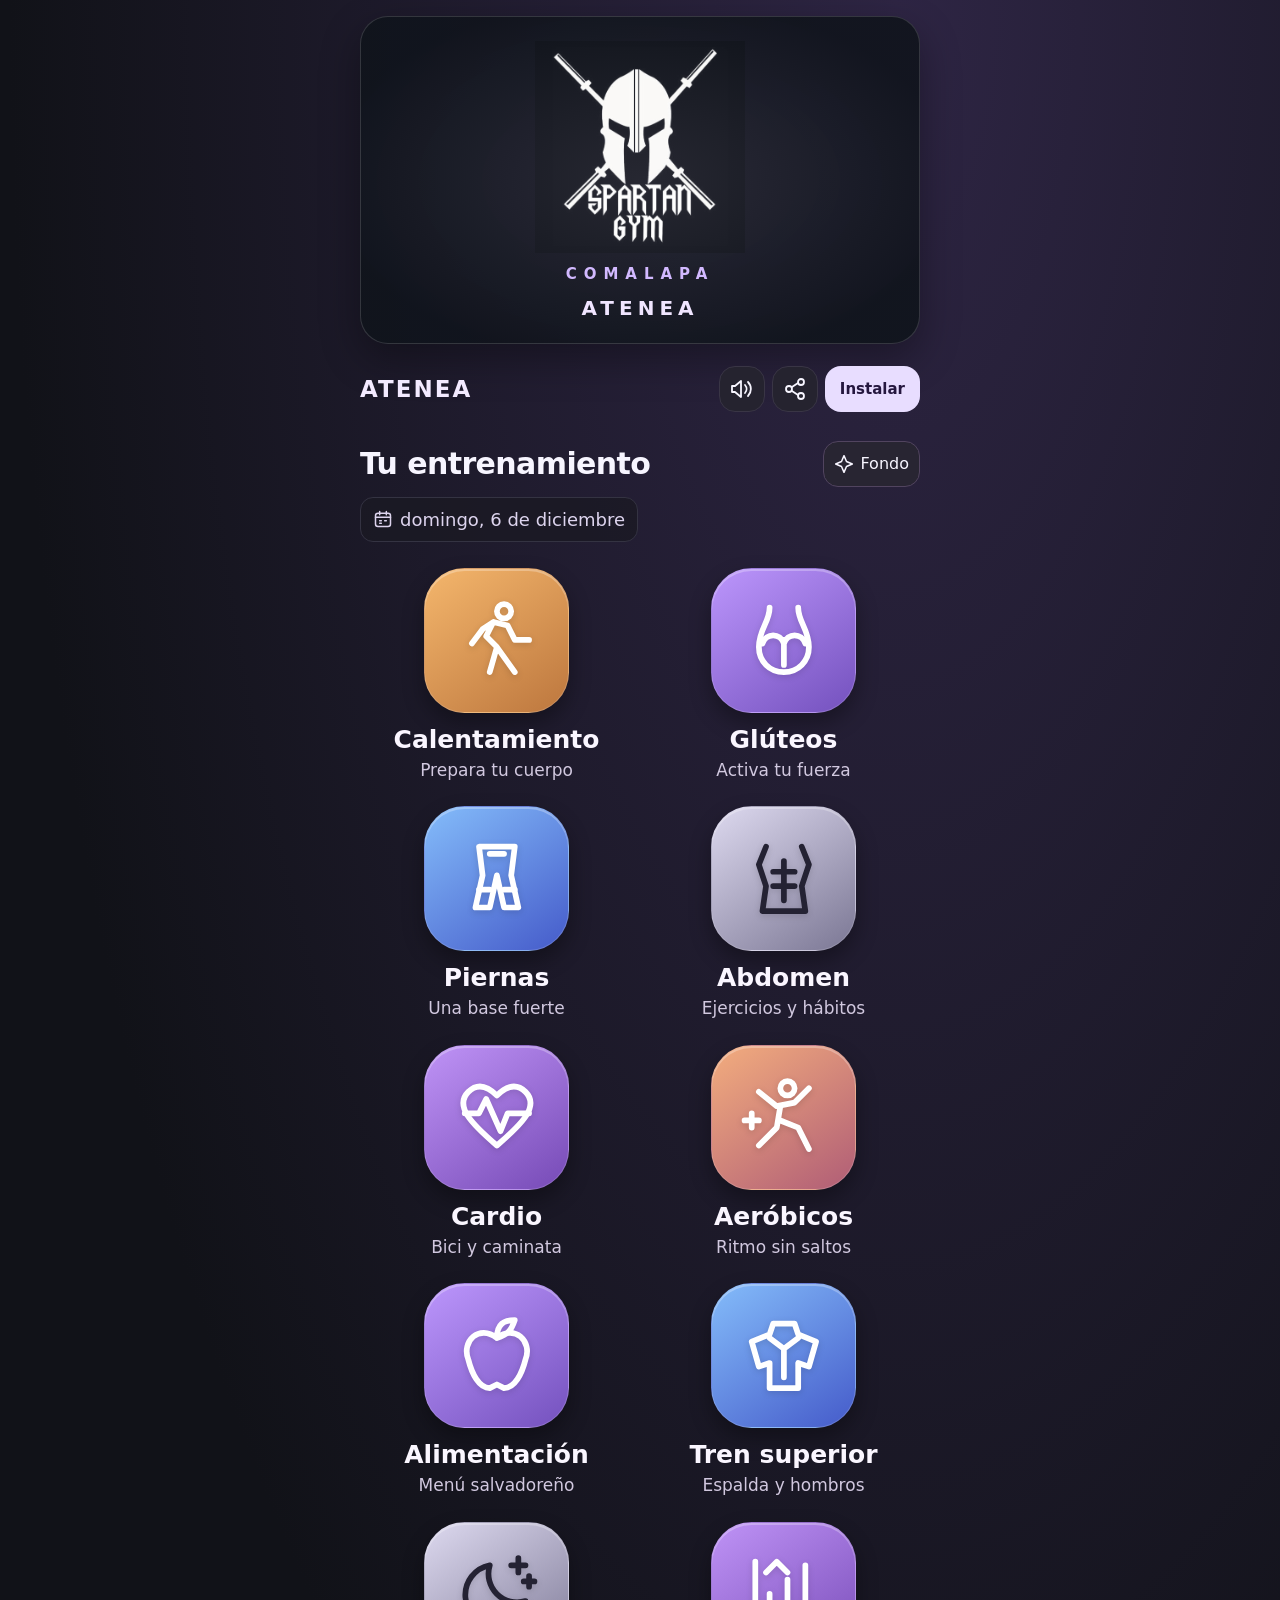
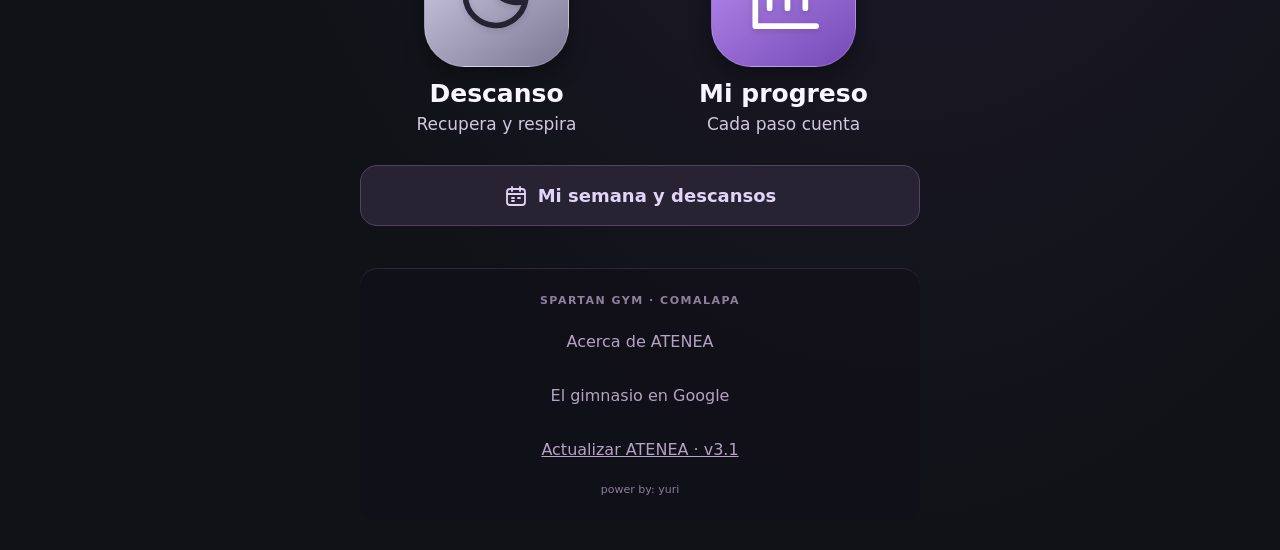
==== commit c465d32f: "Corregir actualización de ATENEA instalada y agregar acceso de recuperación sin borrar progreso" ====
--- a/atenea/index.html
+++ b/atenea/index.html
@@ -5,8 +5,8 @@
 <meta name="theme-color" content="#111117"><meta name="description" content="ATENEA de SPARTAN GYM COMALAPA. Ejercicios ilustrados, hábitos y progreso a tu ritmo.">
 <meta name="apple-mobile-web-app-capable" content="yes"><meta name="apple-mobile-web-app-status-bar-style" content="black-translucent">
 <title>ATENEA · SPARTAN GYM COMALAPA</title>
-<link rel="manifest" href="./manifest.webmanifest"><link rel="icon" href="./icon-192.png"><link rel="apple-touch-icon" href="./icon-192.png"><link rel="stylesheet" href="./style.css?v=3">
-<script src="./data.js?v=3" defer></script><script src="./menus.js?v=3" defer></script><script src="./app.js?v=3" defer></script>
+<link rel="manifest" href="./manifest.webmanifest"><link rel="icon" href="./icon-192.png"><link rel="apple-touch-icon" href="./icon-192.png"><link rel="stylesheet" href="./style.css?v=3.1">
+<script src="./data.js?v=3.1" defer></script><script src="./menus.js?v=3.1" defer></script><script src="./app.js?v=3.1" defer></script>
 </head>
 <body>
 <div id="wallpaper-layer" aria-hidden="true"></div>
@@ -15,7 +15,7 @@
 <section class="gym-banner" aria-label="SPARTAN GYM COMALAPA"><img src="./assets/logo.jpg" alt="SPARTAN GYM"><span class="comalapa">COMALAPA</span><span class="atenea-label">ATENEA</span></section>
 <header class="topbar"><a href="#home" class="brand-word">ATENEA</a><div class="top-actions"><button class="icon-button" id="sound" aria-label="Silenciar sonidos" title="Sonidos"></button><button class="icon-button" id="share" aria-label="Compartir ATENEA" title="Compartir"></button><button class="install-button" id="install">Instalar</button></div></header>
 <main id="app" tabindex="-1"></main>
-<footer><span class="footer-brand">SPARTAN GYM · COMALAPA</span><button class="text-button" data-action="about">Acerca de ATENEA</button><button class="text-button" data-action="gym">El gimnasio en Google</button><small>power by: yuri</small></footer>
+<footer><span class="footer-brand">SPARTAN GYM · COMALAPA</span><button class="text-button" data-action="about">Acerca de ATENEA</button><button class="text-button" data-action="gym">El gimnasio en Google</button><a class="text-button" href="./actualizar.html">Actualizar ATENEA · v3.1</a><small>power by: yuri</small></footer>
 </div>
 <div id="timer" class="timer hidden" role="status" aria-label="Tiempo de descanso"><div><span>Descanso</span><strong id="timer-value">01:00</strong></div><button id="timer-toggle" class="icon-button" aria-label="Pausar descanso"></button><button id="timer-close" class="icon-button" aria-label="Cerrar descanso"></button></div>
 <div id="toast" class="toast" role="status" aria-live="polite"></div>
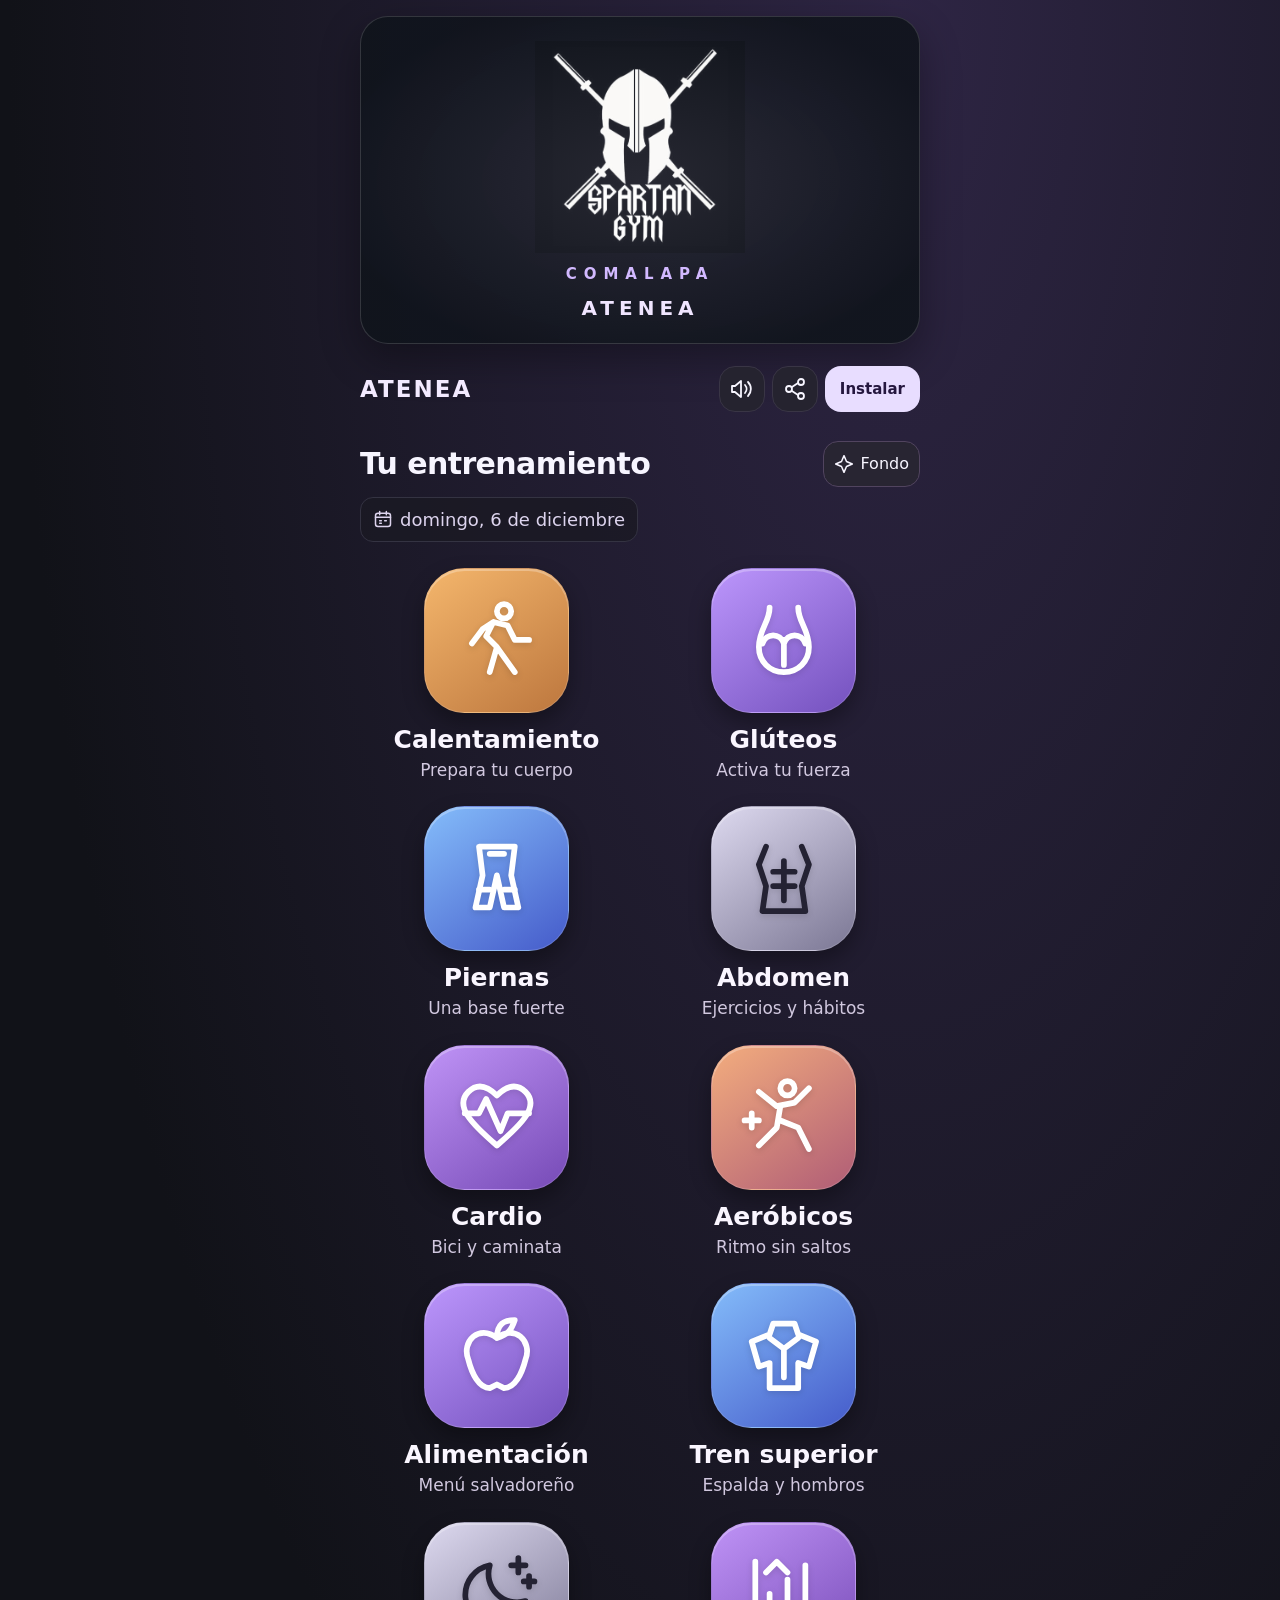
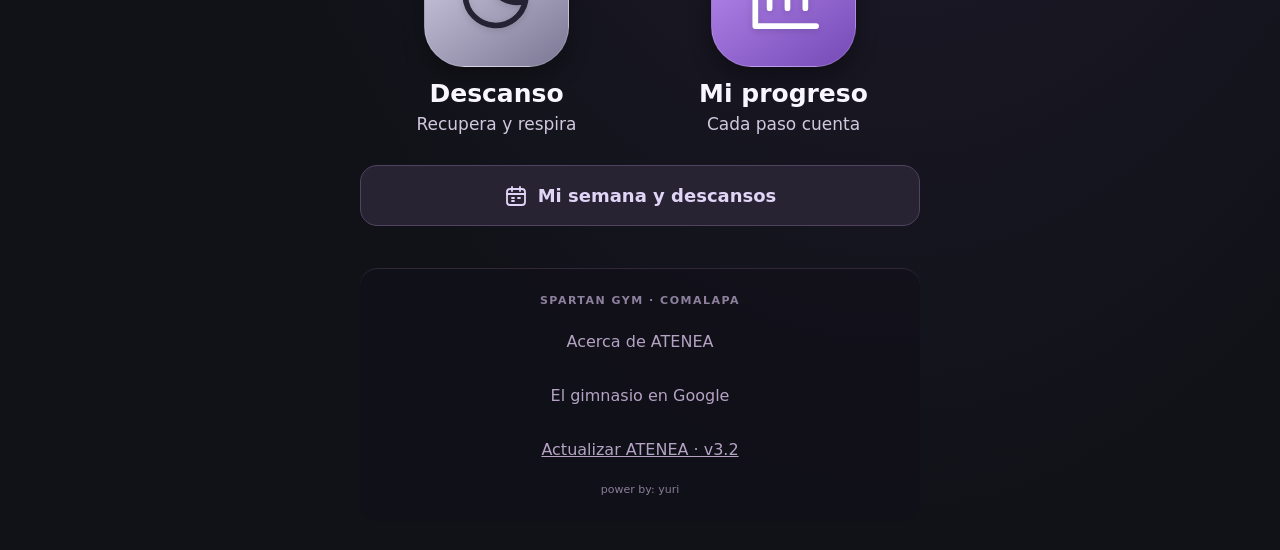
==== commit 68dddfda: "ATENEA 3.2: sustituir 25 esquemas por GIF y fotos de referencia" ====
--- a/atenea/index.html
+++ b/atenea/index.html
@@ -5,8 +5,8 @@
 <meta name="theme-color" content="#111117"><meta name="description" content="ATENEA de SPARTAN GYM COMALAPA. Ejercicios ilustrados, hábitos y progreso a tu ritmo.">
 <meta name="apple-mobile-web-app-capable" content="yes"><meta name="apple-mobile-web-app-status-bar-style" content="black-translucent">
 <title>ATENEA · SPARTAN GYM COMALAPA</title>
-<link rel="manifest" href="./manifest.webmanifest"><link rel="icon" href="./icon-192.png"><link rel="apple-touch-icon" href="./icon-192.png"><link rel="stylesheet" href="./style.css?v=3.1">
-<script src="./data.js?v=3.1" defer></script><script src="./menus.js?v=3.1" defer></script><script src="./app.js?v=3.1" defer></script>
+<link rel="manifest" href="./manifest.webmanifest"><link rel="icon" href="./icon-192.png"><link rel="apple-touch-icon" href="./icon-192.png"><link rel="stylesheet" href="./style.css?v=3.2">
+<script src="./data.js?v=3.2" defer></script><script src="./menus.js?v=3.2" defer></script><script src="./app.js?v=3.2" defer></script>
 </head>
 <body>
 <div id="wallpaper-layer" aria-hidden="true"></div>
@@ -15,7 +15,7 @@
 <section class="gym-banner" aria-label="SPARTAN GYM COMALAPA"><img src="./assets/logo.jpg" alt="SPARTAN GYM"><span class="comalapa">COMALAPA</span><span class="atenea-label">ATENEA</span></section>
 <header class="topbar"><a href="#home" class="brand-word">ATENEA</a><div class="top-actions"><button class="icon-button" id="sound" aria-label="Silenciar sonidos" title="Sonidos"></button><button class="icon-button" id="share" aria-label="Compartir ATENEA" title="Compartir"></button><button class="install-button" id="install">Instalar</button></div></header>
 <main id="app" tabindex="-1"></main>
-<footer><span class="footer-brand">SPARTAN GYM · COMALAPA</span><button class="text-button" data-action="about">Acerca de ATENEA</button><button class="text-button" data-action="gym">El gimnasio en Google</button><a class="text-button" href="./actualizar.html">Actualizar ATENEA · v3.1</a><small>power by: yuri</small></footer>
+<footer><span class="footer-brand">SPARTAN GYM · COMALAPA</span><button class="text-button" data-action="about">Acerca de ATENEA</button><button class="text-button" data-action="gym">El gimnasio en Google</button><a class="text-button" href="./actualizar.html">Actualizar ATENEA · v3.2</a><small>power by: yuri</small></footer>
 </div>
 <div id="timer" class="timer hidden" role="status" aria-label="Tiempo de descanso"><div><span>Descanso</span><strong id="timer-value">01:00</strong></div><button id="timer-toggle" class="icon-button" aria-label="Pausar descanso"></button><button id="timer-close" class="icon-button" aria-label="Cerrar descanso"></button></div>
 <div id="toast" class="toast" role="status" aria-live="polite"></div>
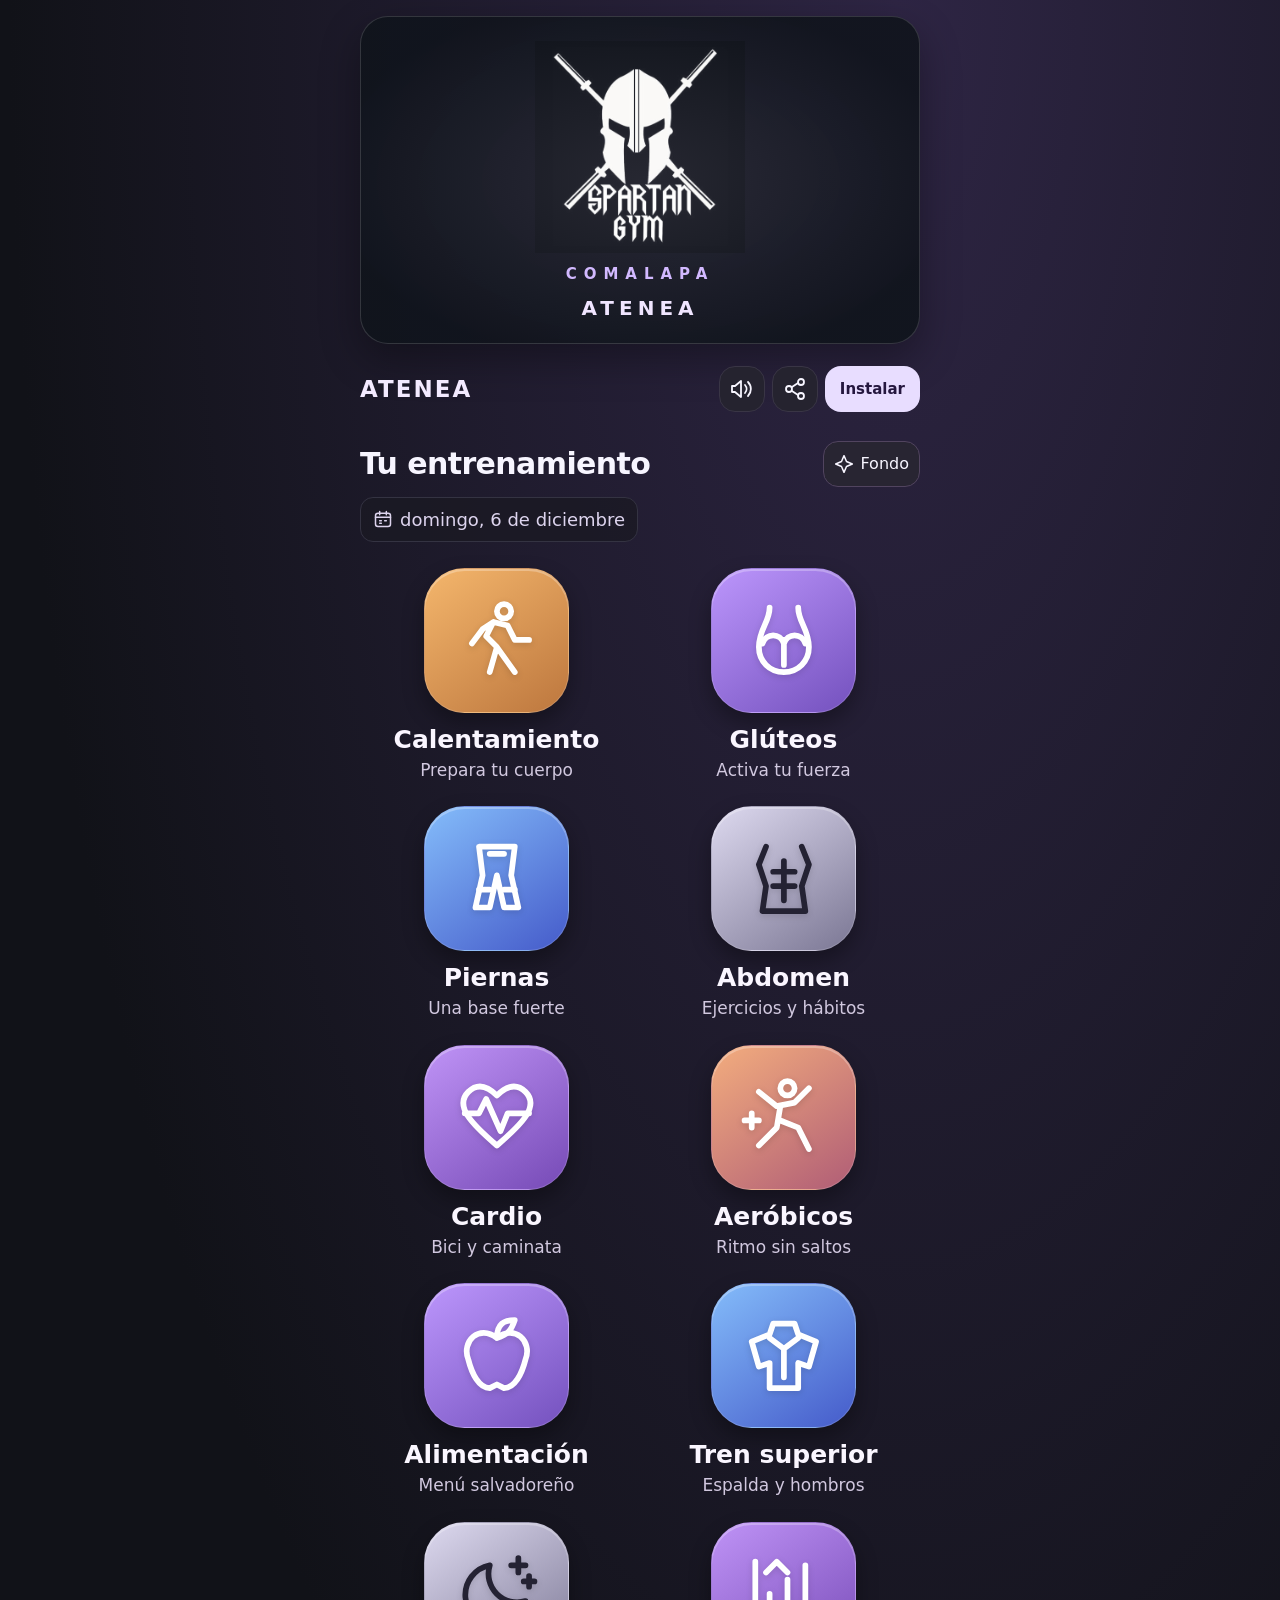
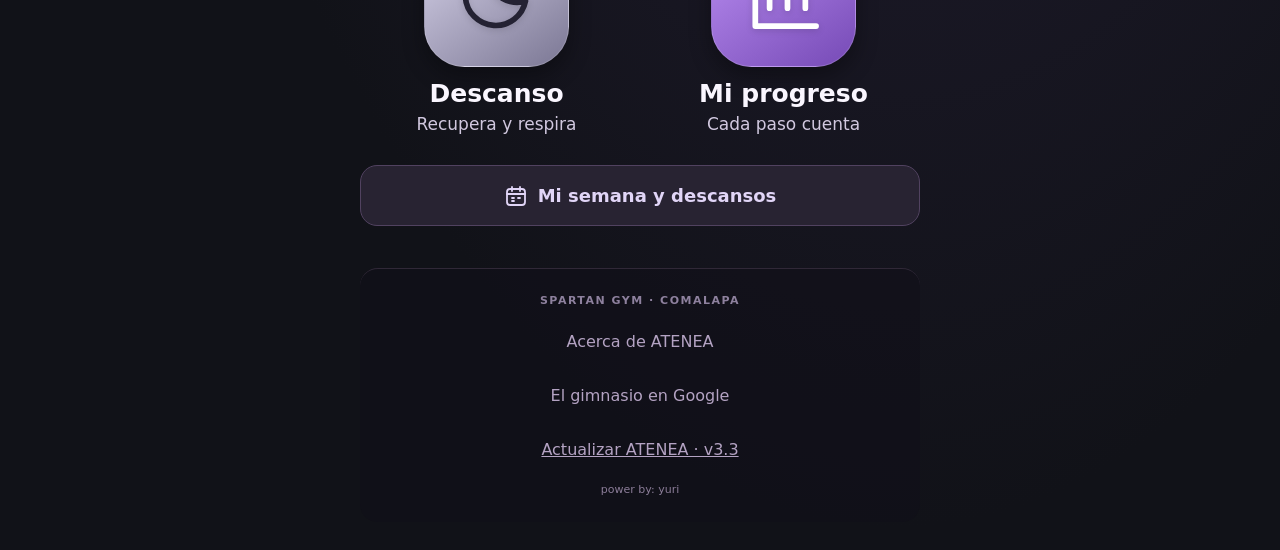
==== commit 73ad477f: "ATENEA: video y foto del usuario para puente de glúteos en máquina" ====
--- a/atenea/index.html
+++ b/atenea/index.html
@@ -5,8 +5,8 @@
 <meta name="theme-color" content="#111117"><meta name="description" content="ATENEA de SPARTAN GYM COMALAPA. Ejercicios ilustrados, hábitos y progreso a tu ritmo.">
 <meta name="apple-mobile-web-app-capable" content="yes"><meta name="apple-mobile-web-app-status-bar-style" content="black-translucent">
 <title>ATENEA · SPARTAN GYM COMALAPA</title>
-<link rel="manifest" href="./manifest.webmanifest"><link rel="icon" href="./icon-192.png"><link rel="apple-touch-icon" href="./icon-192.png"><link rel="stylesheet" href="./style.css?v=3.2">
-<script src="./data.js?v=3.2" defer></script><script src="./menus.js?v=3.2" defer></script><script src="./app.js?v=3.2" defer></script>
+<link rel="manifest" href="./manifest.webmanifest"><link rel="icon" href="./icon-192.png"><link rel="apple-touch-icon" href="./icon-192.png"><link rel="stylesheet" href="./style.css?v=3.3">
+<script src="./data.js?v=3.3" defer></script><script src="./menus.js?v=3.3" defer></script><script src="./app.js?v=3.3" defer></script>
 </head>
 <body>
 <div id="wallpaper-layer" aria-hidden="true"></div>
@@ -15,7 +15,7 @@
 <section class="gym-banner" aria-label="SPARTAN GYM COMALAPA"><img src="./assets/logo.jpg" alt="SPARTAN GYM"><span class="comalapa">COMALAPA</span><span class="atenea-label">ATENEA</span></section>
 <header class="topbar"><a href="#home" class="brand-word">ATENEA</a><div class="top-actions"><button class="icon-button" id="sound" aria-label="Silenciar sonidos" title="Sonidos"></button><button class="icon-button" id="share" aria-label="Compartir ATENEA" title="Compartir"></button><button class="install-button" id="install">Instalar</button></div></header>
 <main id="app" tabindex="-1"></main>
-<footer><span class="footer-brand">SPARTAN GYM · COMALAPA</span><button class="text-button" data-action="about">Acerca de ATENEA</button><button class="text-button" data-action="gym">El gimnasio en Google</button><a class="text-button" href="./actualizar.html">Actualizar ATENEA · v3.2</a><small>power by: yuri</small></footer>
+<footer><span class="footer-brand">SPARTAN GYM · COMALAPA</span><button class="text-button" data-action="about">Acerca de ATENEA</button><button class="text-button" data-action="gym">El gimnasio en Google</button><a class="text-button" href="./actualizar.html">Actualizar ATENEA · v3.3</a><small>power by: yuri</small></footer>
 </div>
 <div id="timer" class="timer hidden" role="status" aria-label="Tiempo de descanso"><div><span>Descanso</span><strong id="timer-value">01:00</strong></div><button id="timer-toggle" class="icon-button" aria-label="Pausar descanso"></button><button id="timer-close" class="icon-button" aria-label="Cerrar descanso"></button></div>
 <div id="toast" class="toast" role="status" aria-live="polite"></div>
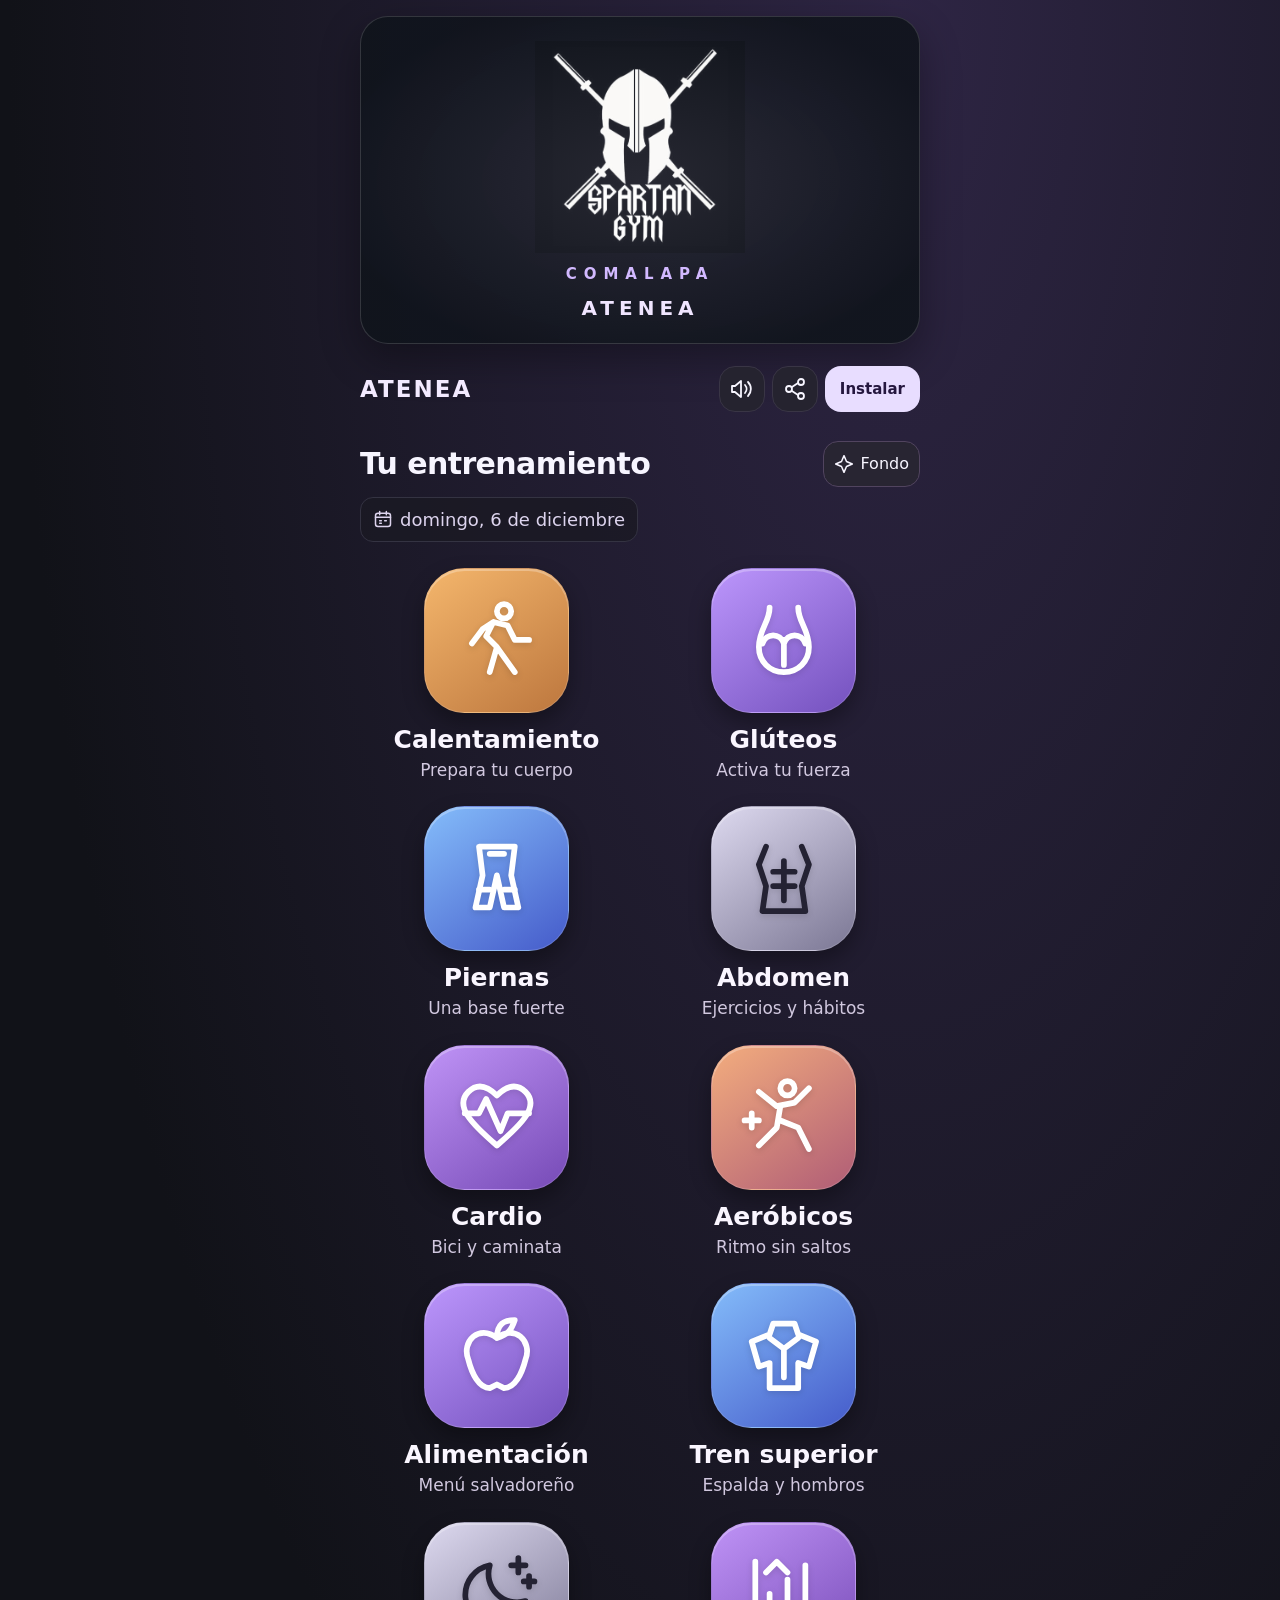
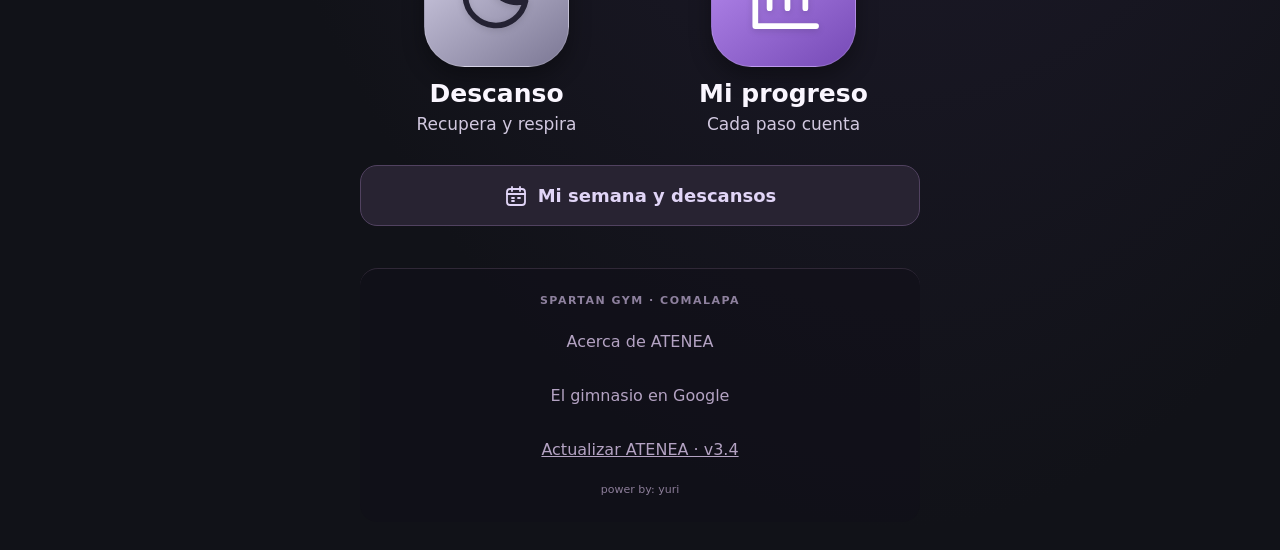
==== commit ecdae9b1: "Fix ATENEA mobile media height and keep exercise navigation visible" ====
--- a/atenea/index.html
+++ b/atenea/index.html
@@ -5,8 +5,8 @@
 <meta name="theme-color" content="#111117"><meta name="description" content="ATENEA de SPARTAN GYM COMALAPA. Ejercicios ilustrados, hábitos y progreso a tu ritmo.">
 <meta name="apple-mobile-web-app-capable" content="yes"><meta name="apple-mobile-web-app-status-bar-style" content="black-translucent">
 <title>ATENEA · SPARTAN GYM COMALAPA</title>
-<link rel="manifest" href="./manifest.webmanifest"><link rel="icon" href="./icon-192.png"><link rel="apple-touch-icon" href="./icon-192.png"><link rel="stylesheet" href="./style.css?v=3.3">
-<script src="./data.js?v=3.3" defer></script><script src="./menus.js?v=3.3" defer></script><script src="./app.js?v=3.3" defer></script>
+<link rel="manifest" href="./manifest.webmanifest"><link rel="icon" href="./icon-192.png"><link rel="apple-touch-icon" href="./icon-192.png"><link rel="stylesheet" href="./style.css?v=3.4">
+<script src="./data.js?v=3.4" defer></script><script src="./menus.js?v=3.4" defer></script><script src="./app.js?v=3.4" defer></script>
 </head>
 <body>
 <div id="wallpaper-layer" aria-hidden="true"></div>
@@ -15,7 +15,7 @@
 <section class="gym-banner" aria-label="SPARTAN GYM COMALAPA"><img src="./assets/logo.jpg" alt="SPARTAN GYM"><span class="comalapa">COMALAPA</span><span class="atenea-label">ATENEA</span></section>
 <header class="topbar"><a href="#home" class="brand-word">ATENEA</a><div class="top-actions"><button class="icon-button" id="sound" aria-label="Silenciar sonidos" title="Sonidos"></button><button class="icon-button" id="share" aria-label="Compartir ATENEA" title="Compartir"></button><button class="install-button" id="install">Instalar</button></div></header>
 <main id="app" tabindex="-1"></main>
-<footer><span class="footer-brand">SPARTAN GYM · COMALAPA</span><button class="text-button" data-action="about">Acerca de ATENEA</button><button class="text-button" data-action="gym">El gimnasio en Google</button><a class="text-button" href="./actualizar.html">Actualizar ATENEA · v3.3</a><small>power by: yuri</small></footer>
+<footer><span class="footer-brand">SPARTAN GYM · COMALAPA</span><button class="text-button" data-action="about">Acerca de ATENEA</button><button class="text-button" data-action="gym">El gimnasio en Google</button><a class="text-button" href="./actualizar.html">Actualizar ATENEA · v3.4</a><small>power by: yuri</small></footer>
 </div>
 <div id="timer" class="timer hidden" role="status" aria-label="Tiempo de descanso"><div><span>Descanso</span><strong id="timer-value">01:00</strong></div><button id="timer-toggle" class="icon-button" aria-label="Pausar descanso"></button><button id="timer-close" class="icon-button" aria-label="Cerrar descanso"></button></div>
 <div id="toast" class="toast" role="status" aria-live="polite"></div>
--- a/atenea/style.css
+++ b/atenea/style.css
@@ -13,3 +13,14 @@
 .gif-label{font-size:14px;line-height:1.5;margin:10px 2px 14px}.equipment-filters{display:grid;grid-template-columns:repeat(3,1fr);gap:7px;margin:22px 0}.equipment-filters button{font-size:15px;padding:12px 5px;border-radius:14px;background:#33283e;border:1px solid #69517b;min-height:52px}.equipment-filters button[aria-pressed=true]{background:#d1b5fa;color:#241630;border-color:#e4cfff}
 .exercise-option{width:100%;display:flex;align-items:center;text-align:left;gap:12px;border:1px solid #51425e;border-radius:18px;padding:12px;background:#211c2b;min-height:94px}.exercise-option.current{border-color:#c5a2f0;background:#342641}.exercise-option img{width:74px;height:74px;object-fit:contain;background:#f7f6fa;border-radius:12px;flex-shrink:0}.exercise-option>span{flex:1;min-width:0}.exercise-option strong{font-size:18px;line-height:1.25;display:block}.exercise-option small{font-size:14px;color:#c3b4d2;margin-top:7px;display:block;line-height:1.45}.exercise-option>svg{width:20px;height:20px;flex-shrink:0}.exercise-list{display:flex;flex-direction:column;gap:12px;margin:20px 0}.variant-note{padding:17px;border:1px solid #574267;border-radius:17px;background:#30243b;font-size:17px;margin:20px 0;color:#d8c9e6}.exercise-nav button{font-size:16px;min-height:79px}.exercise-title{font-size:30px;line-height:1.18}.exercise-top .text-button{min-height:44px;text-align:left}.howto .steps{list-style:none;padding-left:0}
 @media(max-width:380px){.equipment-bar{font-size:15px}.exercise-option{gap:9px;padding:10px}.exercise-option img{width:58px;height:67px}.exercise-option strong{font-size:17px}.exercise-option small{font-size:13px}.exercise-title{font-size:28px}}
+
+/* 3.4: portrait media fits the viewport; exercise navigation is always reachable. */
+.exercise-open .app-shell{padding-bottom:calc(132px + env(safe-area-inset-bottom))}
+.exercise-open .exercise-nav{position:fixed;left:50%;bottom:0;transform:translateX(-50%);width:min(100%,600px);box-sizing:border-box;margin:0;padding:10px 16px calc(10px + env(safe-area-inset-bottom));z-index:40;background:#17131ff5;border-top:1px solid #ffffff26;box-shadow:0 -8px 30px #0005;backdrop-filter:blur(16px)}
+.exercise-open .exercise-nav button{min-height:64px;font-size:16px;border-radius:16px}
+.exercise-open .exercise-nav button svg{width:26px;height:26px}
+.exercise-open .media{height:clamp(150px,calc(100vh - 360px),480px);height:clamp(150px,calc(100dvh - 360px),480px);max-height:none!important;aspect-ratio:auto!important}
+.exercise-open .media img,.exercise-open .media video{width:100%;height:100%;object-fit:contain}
+.exercise-open .timer{bottom:calc(100px + env(safe-area-inset-bottom));z-index:45}
+.exercise-open .toast{bottom:calc(110px + env(safe-area-inset-bottom))}
+@media(max-height:600px){.exercise-open .topbar{min-height:54px;padding-bottom:6px}.exercise-open .exercise-title{font-size:24px;margin:8px 0}.exercise-open .equipment-bar{margin:8px 0}.exercise-open .media{height:clamp(110px,calc(100dvh - 285px),300px)}}
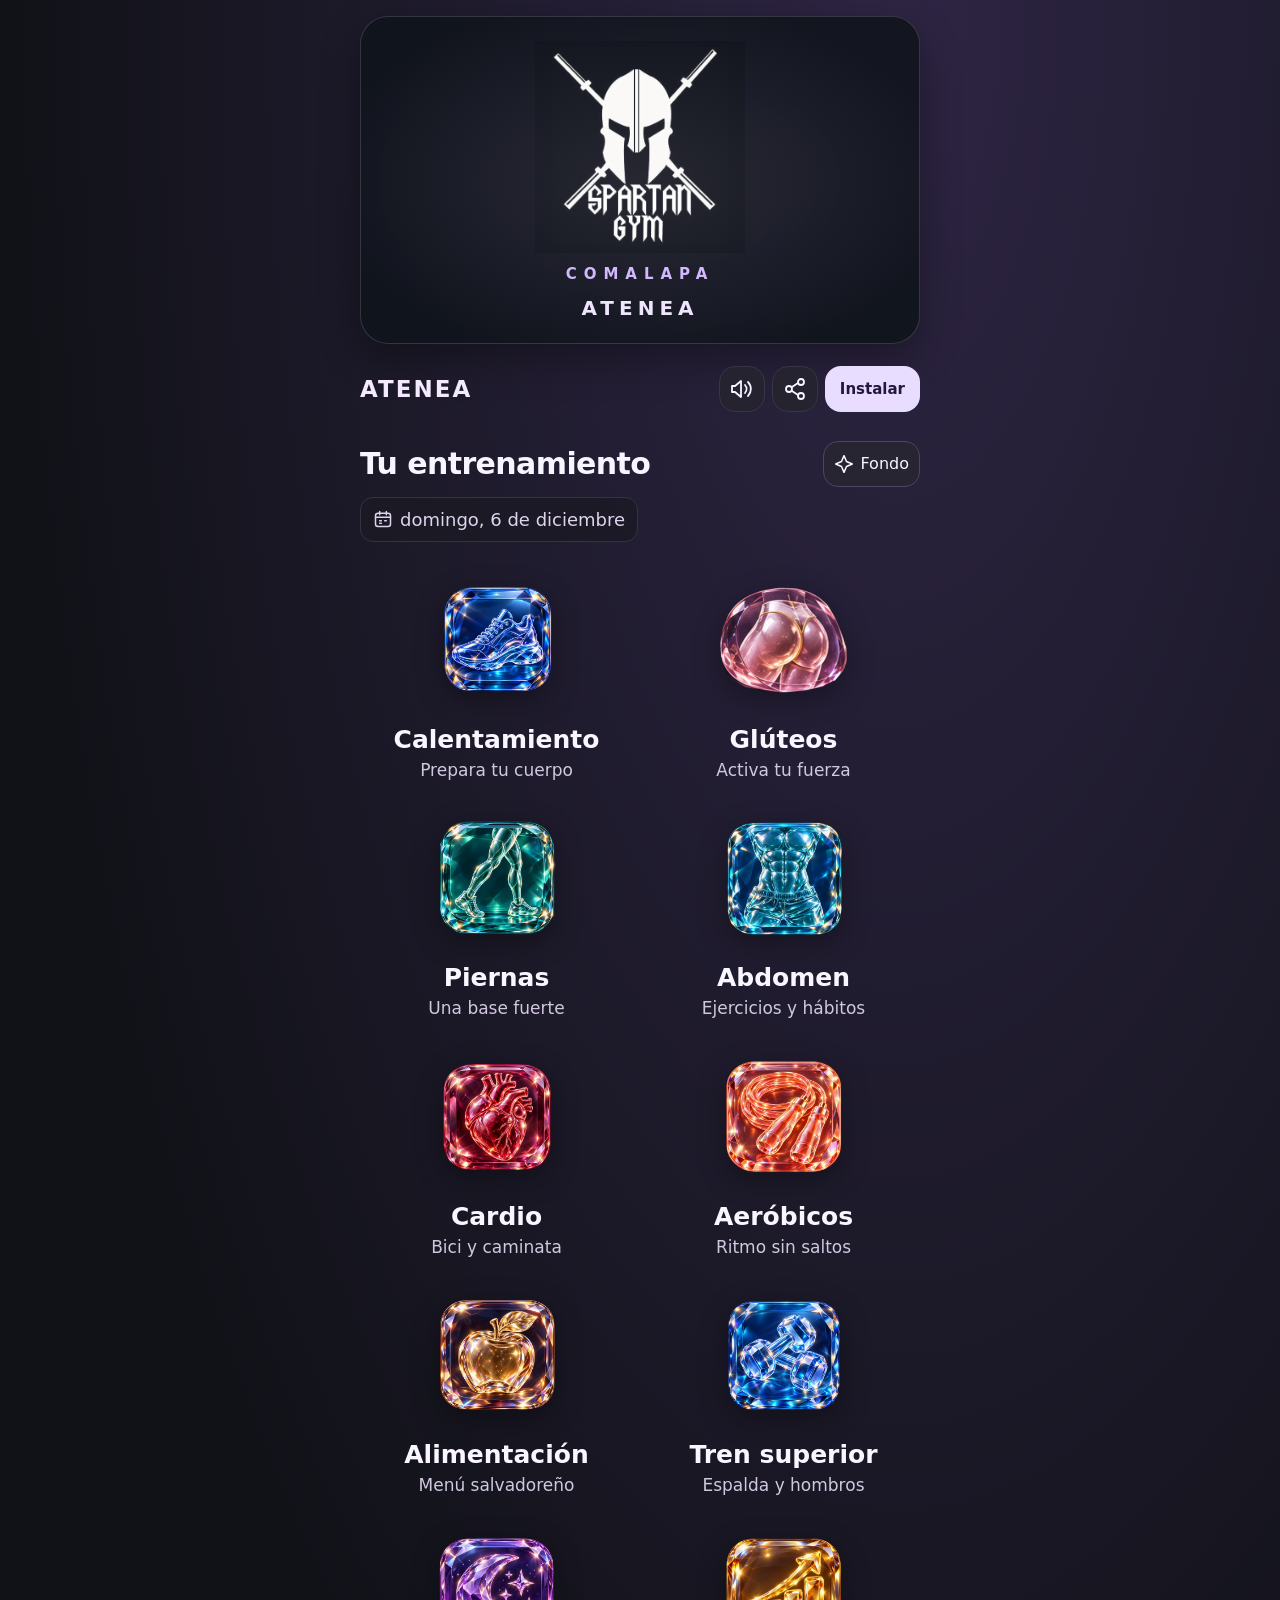
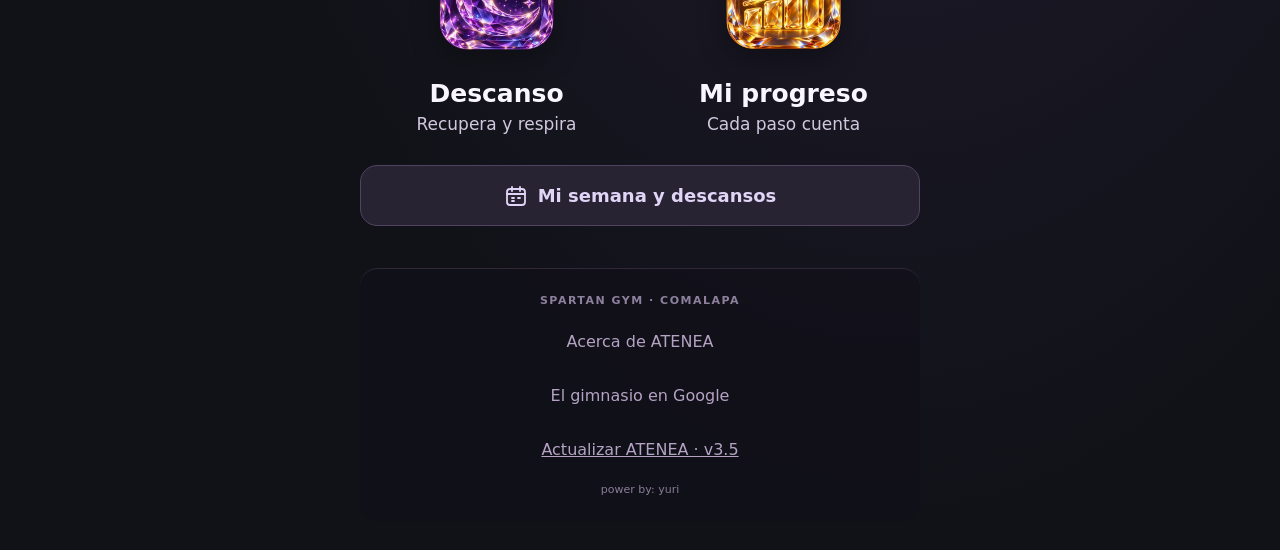
==== commit 4ab75c7a: "Replace ATENEA menu icons with supplied crystal artwork" ====
--- a/atenea/index.html
+++ b/atenea/index.html
@@ -5,8 +5,8 @@
 <meta name="theme-color" content="#111117"><meta name="description" content="ATENEA de SPARTAN GYM COMALAPA. Ejercicios ilustrados, hábitos y progreso a tu ritmo.">
 <meta name="apple-mobile-web-app-capable" content="yes"><meta name="apple-mobile-web-app-status-bar-style" content="black-translucent">
 <title>ATENEA · SPARTAN GYM COMALAPA</title>
-<link rel="manifest" href="./manifest.webmanifest"><link rel="icon" href="./icon-192.png"><link rel="apple-touch-icon" href="./icon-192.png"><link rel="stylesheet" href="./style.css?v=3.4">
-<script src="./data.js?v=3.4" defer></script><script src="./menus.js?v=3.4" defer></script><script src="./app.js?v=3.4" defer></script>
+<link rel="manifest" href="./manifest.webmanifest"><link rel="icon" href="./icon-192.png"><link rel="apple-touch-icon" href="./icon-192.png"><link rel="stylesheet" href="./style.css?v=3.5">
+<script src="./data.js?v=3.5" defer></script><script src="./menus.js?v=3.5" defer></script><script src="./app.js?v=3.5" defer></script>
 </head>
 <body>
 <div id="wallpaper-layer" aria-hidden="true"></div>
@@ -15,7 +15,7 @@
 <section class="gym-banner" aria-label="SPARTAN GYM COMALAPA"><img src="./assets/logo.jpg" alt="SPARTAN GYM"><span class="comalapa">COMALAPA</span><span class="atenea-label">ATENEA</span></section>
 <header class="topbar"><a href="#home" class="brand-word">ATENEA</a><div class="top-actions"><button class="icon-button" id="sound" aria-label="Silenciar sonidos" title="Sonidos"></button><button class="icon-button" id="share" aria-label="Compartir ATENEA" title="Compartir"></button><button class="install-button" id="install">Instalar</button></div></header>
 <main id="app" tabindex="-1"></main>
-<footer><span class="footer-brand">SPARTAN GYM · COMALAPA</span><button class="text-button" data-action="about">Acerca de ATENEA</button><button class="text-button" data-action="gym">El gimnasio en Google</button><a class="text-button" href="./actualizar.html">Actualizar ATENEA · v3.4</a><small>power by: yuri</small></footer>
+<footer><span class="footer-brand">SPARTAN GYM · COMALAPA</span><button class="text-button" data-action="about">Acerca de ATENEA</button><button class="text-button" data-action="gym">El gimnasio en Google</button><a class="text-button" href="./actualizar.html">Actualizar ATENEA · v3.5</a><small>power by: yuri</small></footer>
 </div>
 <div id="timer" class="timer hidden" role="status" aria-label="Tiempo de descanso"><div><span>Descanso</span><strong id="timer-value">01:00</strong></div><button id="timer-toggle" class="icon-button" aria-label="Pausar descanso"></button><button id="timer-close" class="icon-button" aria-label="Cerrar descanso"></button></div>
 <div id="toast" class="toast" role="status" aria-live="polite"></div>
@@ -24,4 +24,4 @@
 <input id="import-file" type="file" accept="application/json,.json" hidden>
 <noscript><div class="noscript">Activa JavaScript en el navegador para ver los ejercicios y guardar tu progreso.</div></noscript>
 <script>setTimeout(function(){var s=document.getElementById('splash');if(s)s.remove()},2600)</script>
-</body></html>
+</body></html>
--- a/atenea/style.css
+++ b/atenea/style.css
@@ -24,3 +24,7 @@
 .exercise-open .timer{bottom:calc(100px + env(safe-area-inset-bottom));z-index:45}
 .exercise-open .toast{bottom:calc(110px + env(safe-area-inset-bottom))}
 @media(max-height:600px){.exercise-open .topbar{min-height:54px;padding-bottom:6px}.exercise-open .exercise-title{font-size:24px;margin:8px 0}.exercise-open .equipment-bar{margin:8px 0}.exercise-open .media{height:clamp(110px,calc(100dvh - 285px),300px)}}
+
+/* Original crystal icon pack supplied by the owner. */
+.menu-grid .tile-icon.crystal-icon{background:transparent;border:0;box-shadow:none;border-radius:0;overflow:visible}
+.crystal-icon img{display:block;width:100%;height:100%;object-fit:contain;filter:drop-shadow(0 8px 14px #0005)}
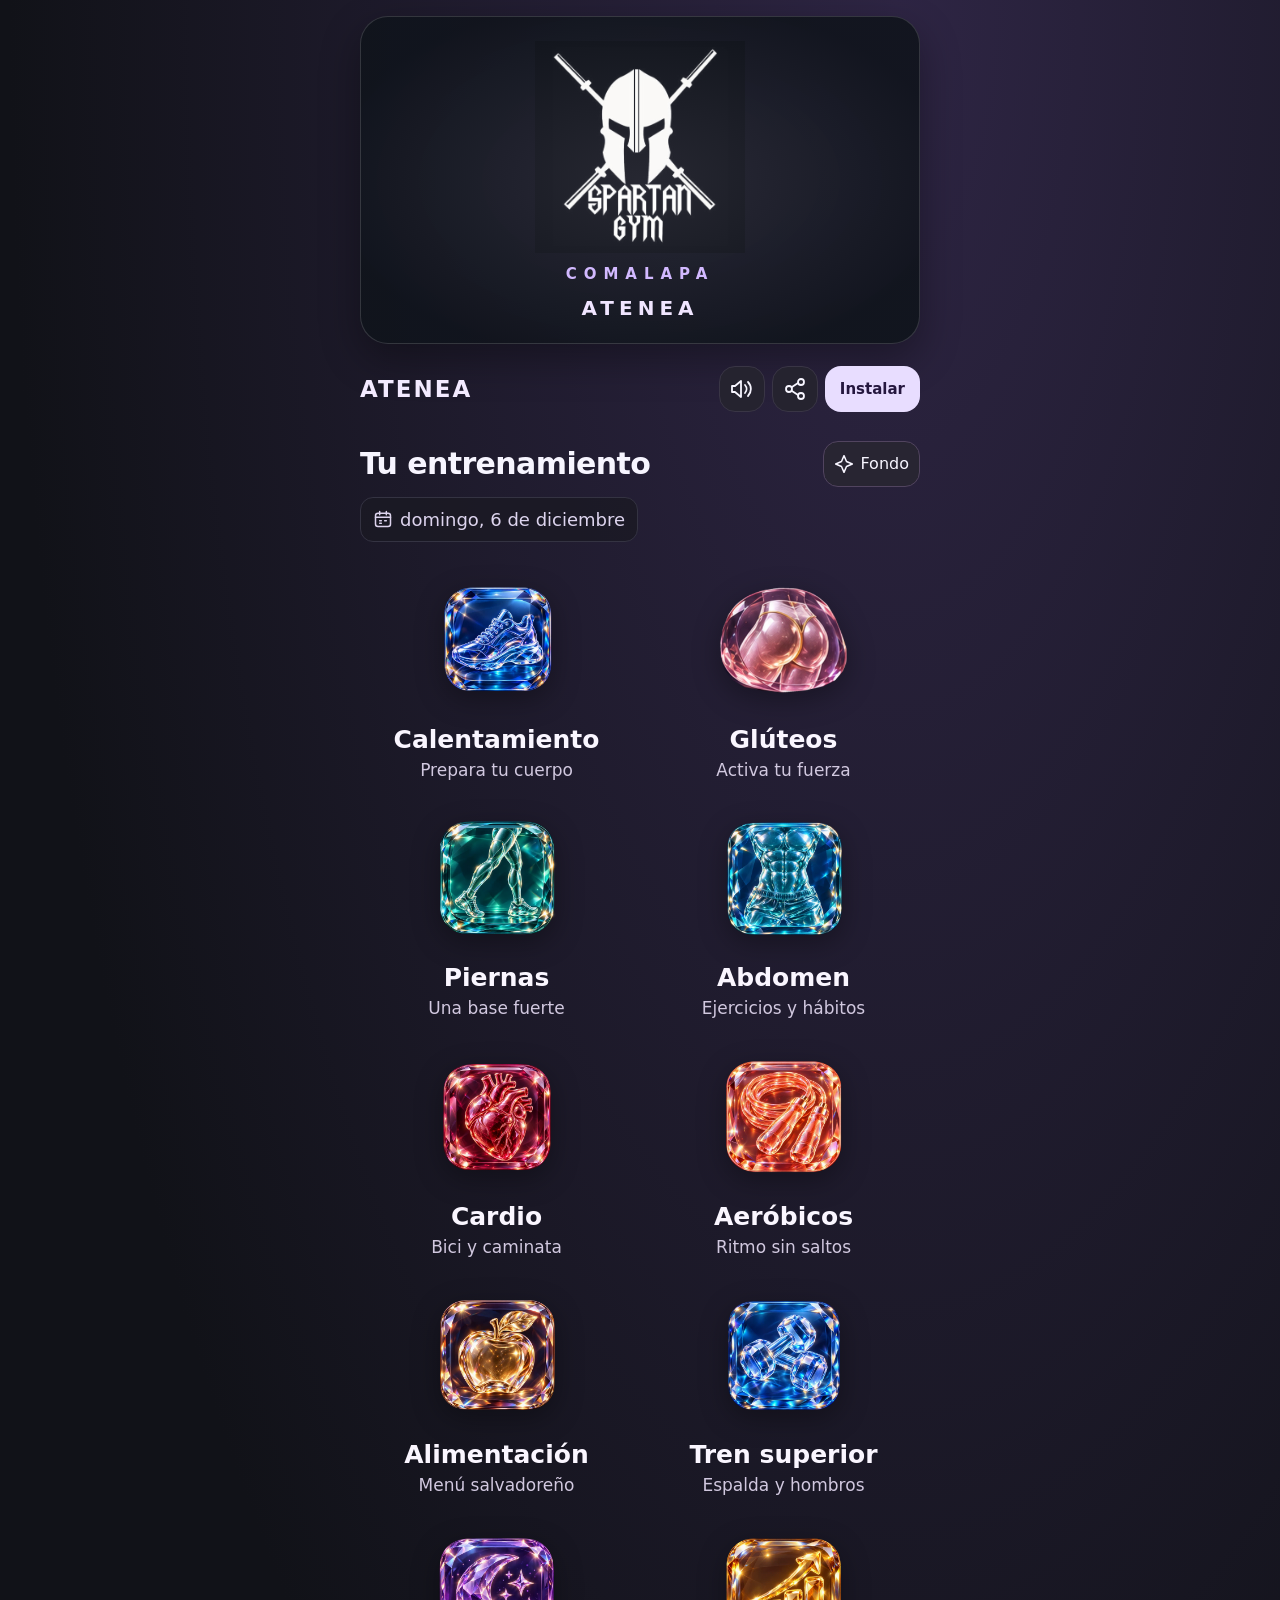
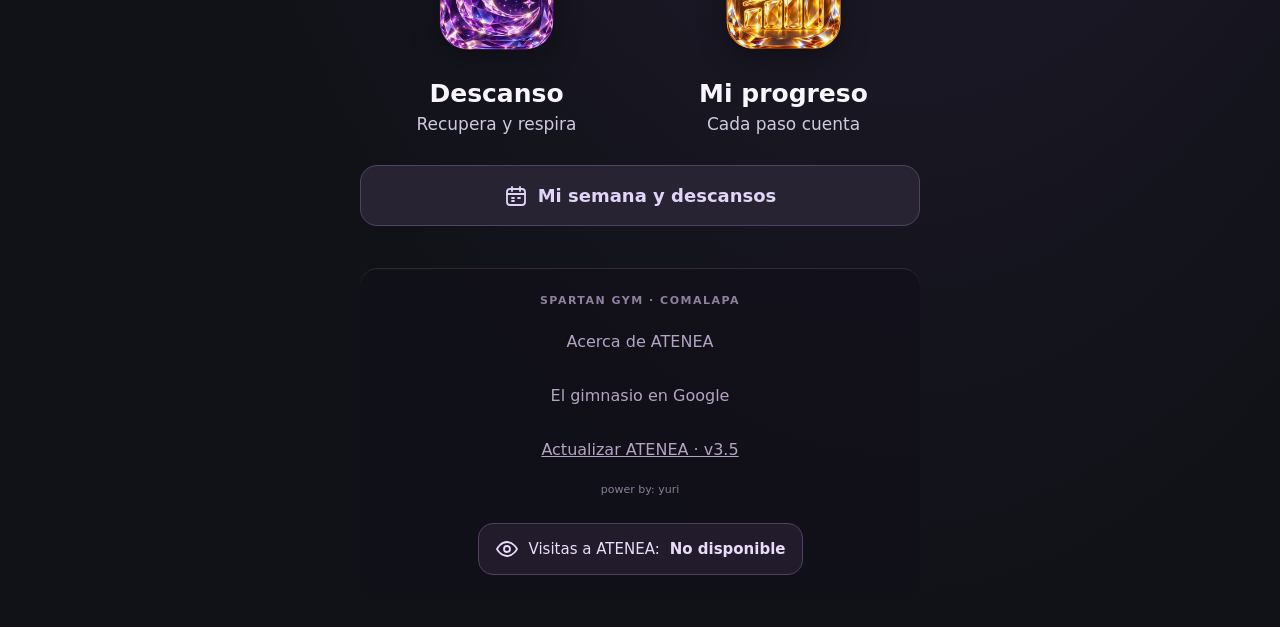
==== commit 9a943518: "Add persistent visitor counter to ATENEA footer" ====
--- a/atenea/index.html
+++ b/atenea/index.html
@@ -15,7 +15,11 @@
 <section class="gym-banner" aria-label="SPARTAN GYM COMALAPA"><img src="./assets/logo.jpg" alt="SPARTAN GYM"><span class="comalapa">COMALAPA</span><span class="atenea-label">ATENEA</span></section>
 <header class="topbar"><a href="#home" class="brand-word">ATENEA</a><div class="top-actions"><button class="icon-button" id="sound" aria-label="Silenciar sonidos" title="Sonidos"></button><button class="icon-button" id="share" aria-label="Compartir ATENEA" title="Compartir"></button><button class="install-button" id="install">Instalar</button></div></header>
 <main id="app" tabindex="-1"></main>
-<footer><span class="footer-brand">SPARTAN GYM · COMALAPA</span><button class="text-button" data-action="about">Acerca de ATENEA</button><button class="text-button" data-action="gym">El gimnasio en Google</button><a class="text-button" href="./actualizar.html">Actualizar ATENEA · v3.5</a><small>power by: yuri</small></footer>
+<footer><span class="footer-brand">SPARTAN GYM · COMALAPA</span><button class="text-button" data-action="about">Acerca de ATENEA</button><button class="text-button" data-action="gym">El gimnasio en Google</button><a class="text-button" href="./actualizar.html">Actualizar ATENEA · v3.5</a><small>power by: yuri</small>
+<div class="atenea-views" aria-label="Contador de visitas de ATENEA" style="display:flex;align-items:center;justify-content:center;gap:10px;flex-wrap:wrap;margin:15px auto 0;padding:13px 16px;border:1px solid #564060;border-radius:15px;background:#211b2c;color:#eadcf8;font-size:15px">
+<svg aria-hidden="true" width="21" height="21" viewBox="0 0 24 24" fill="none" stroke="currentColor" stroke-width="1.8" stroke-linecap="round" stroke-linejoin="round"><path d="M2 12s3.5-7 10-7 10 7 10 7-3.5 7-10 7S2 12 2 12Z"/><circle cx="12" cy="12" r="3"/></svg>
+<span>Visitas a ATENEA:</span> <strong id="atenea-view-count" aria-live="polite">Cargando…</strong>
+</div></footer>
 </div>
 <div id="timer" class="timer hidden" role="status" aria-label="Tiempo de descanso"><div><span>Descanso</span><strong id="timer-value">01:00</strong></div><button id="timer-toggle" class="icon-button" aria-label="Pausar descanso"></button><button id="timer-close" class="icon-button" aria-label="Cerrar descanso"></button></div>
 <div id="toast" class="toast" role="status" aria-live="polite"></div>
@@ -23,5 +27,20 @@
 <input id="wallpaper-file" type="file" accept="image/jpeg,image/png,image/webp,image/gif" hidden>
 <input id="import-file" type="file" accept="application/json,.json" hidden>
 <noscript><div class="noscript">Activa JavaScript en el navegador para ver los ejercicios y guardar tu progreso.</div></noscript>
+<script>
+(function(){
+  var el=document.getElementById('atenea-view-count');
+  if(!el)return;
+  var base='https://abacus.jasoncameron.dev/';
+  var path='spartangymcomalapa/atenea-visits';
+  var key='atenea-visit-counted-v1';
+  var action='get';
+  try{if(!sessionStorage.getItem(key)){sessionStorage.setItem(key,'1');action='hit';}}catch(e){action='get';}
+  fetch(base+action+'/'+path,{cache:'no-store',signal:AbortSignal.timeout?AbortSignal.timeout(8000):undefined})
+    .then(function(r){if(!r.ok)throw Error('API '+r.status);return r.json();})
+    .then(function(d){if(typeof d.value!=='number'||!Number.isFinite(d.value))throw Error('Valor no válido');el.textContent=new Intl.NumberFormat('es-SV').format(d.value);})
+    .catch(function(){el.textContent='No disponible';});
+})();
+</script>
 <script>setTimeout(function(){var s=document.getElementById('splash');if(s)s.remove()},2600)</script>
 </body></html>
